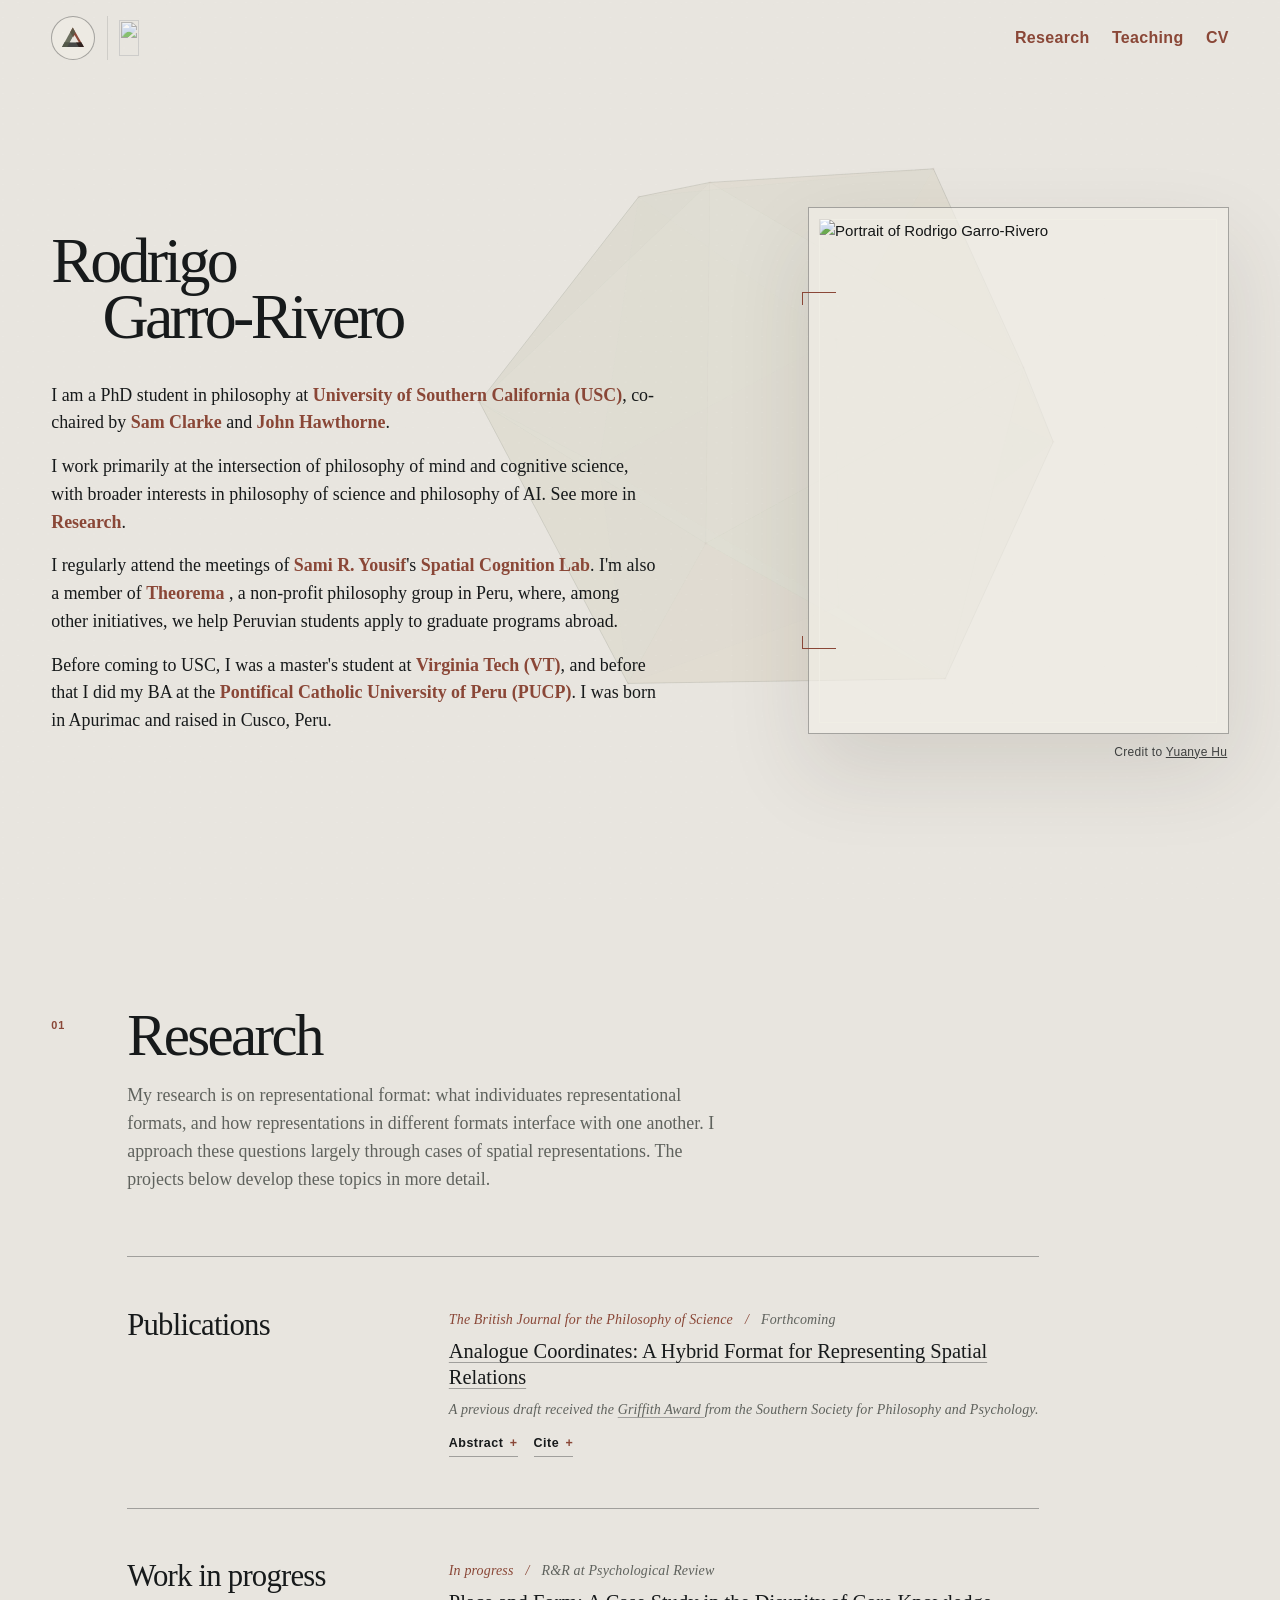
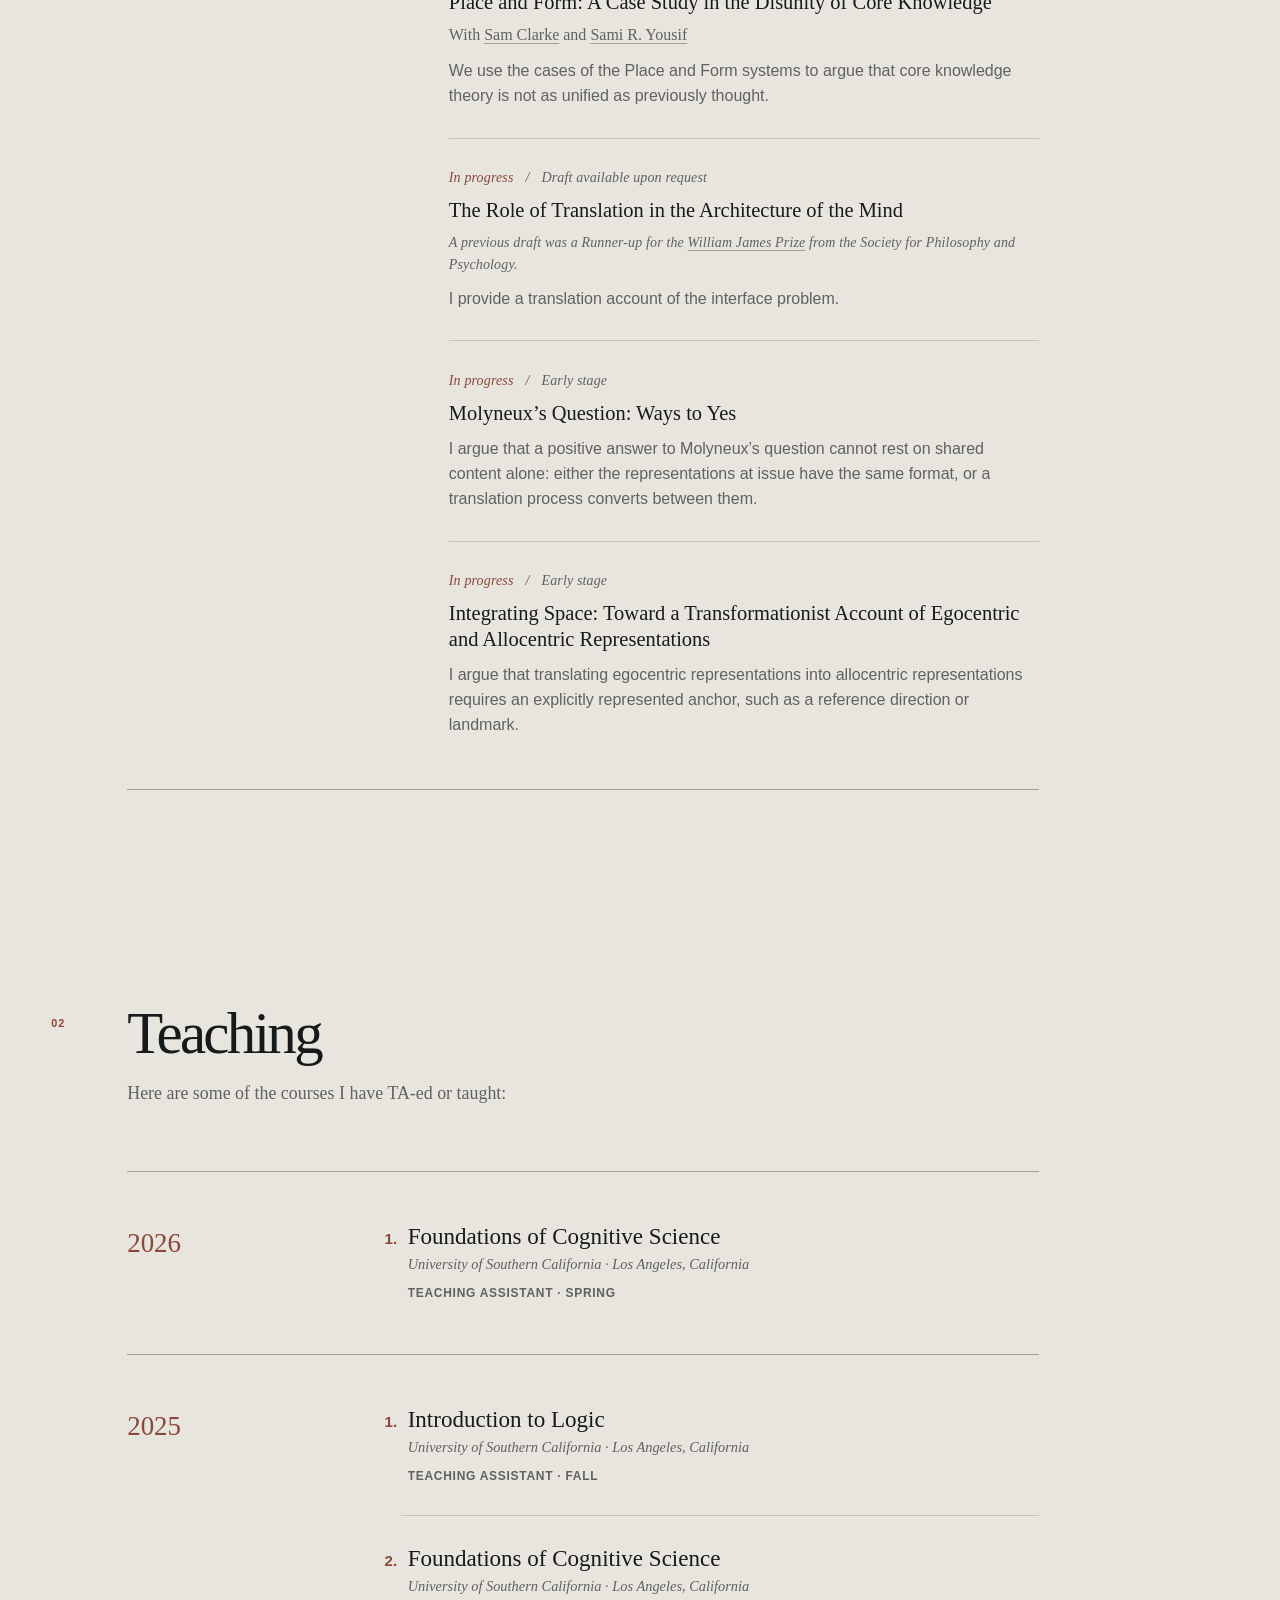
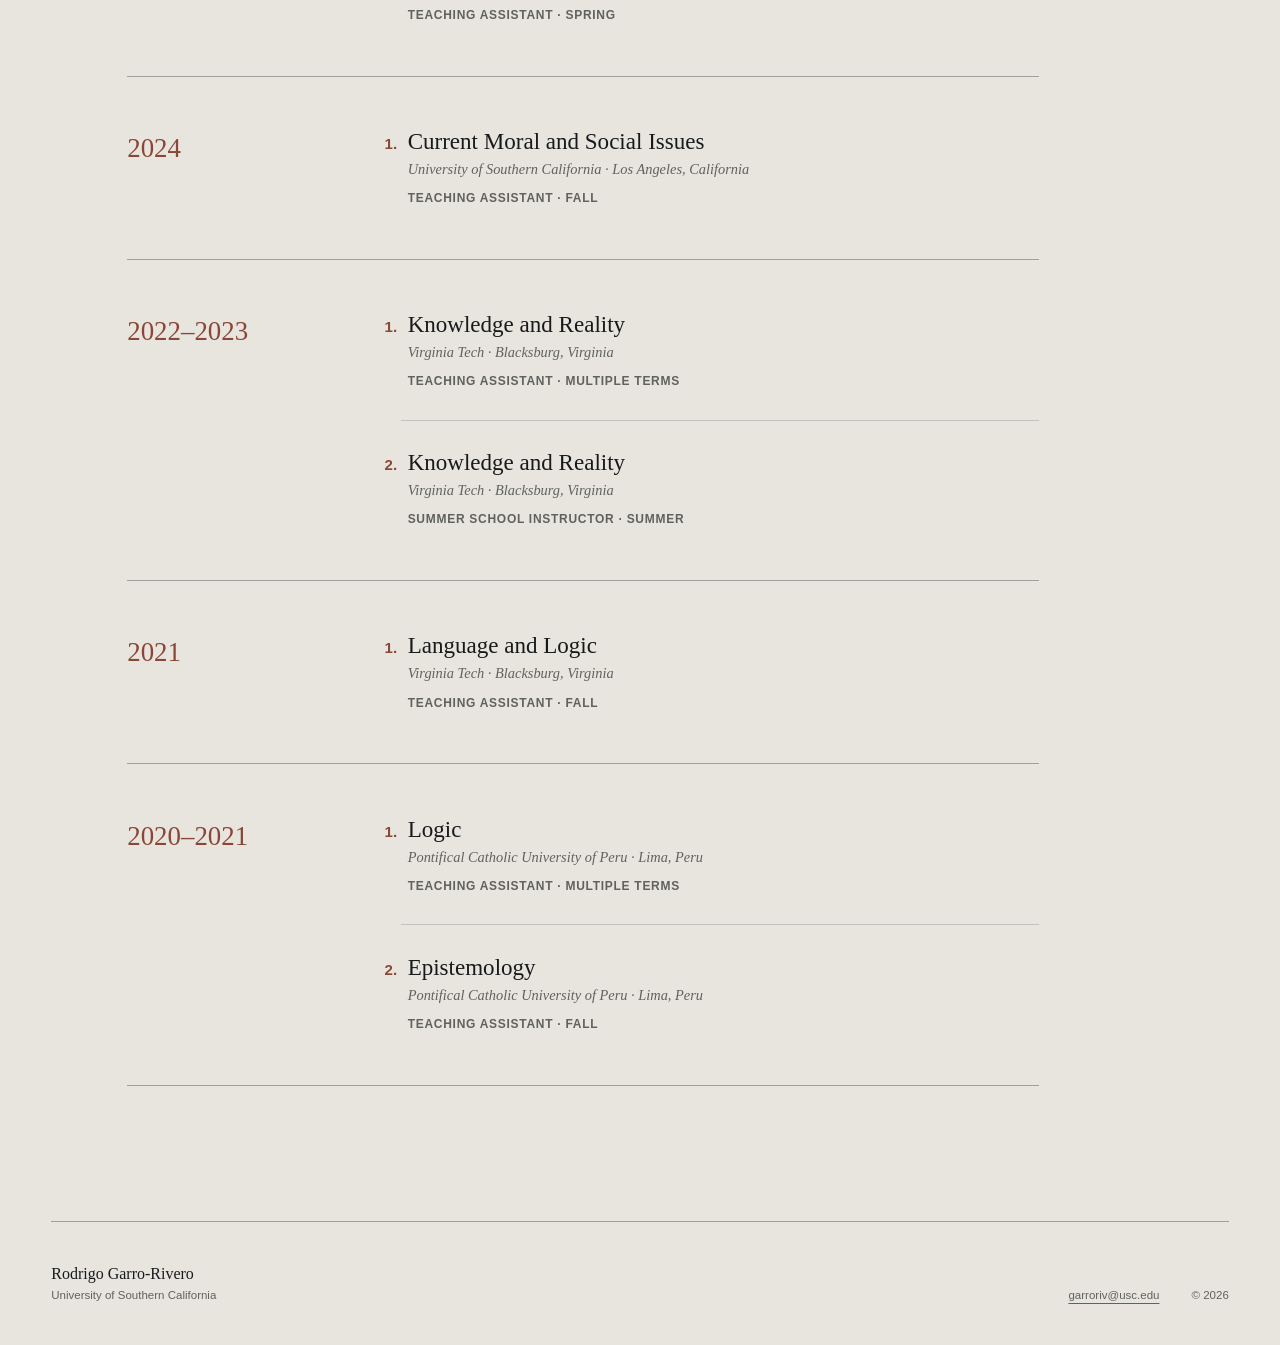
==== index.html @ 1cb8254e "Improve website search information" ====
<!doctype html>
<html lang="en">
  <head>
    <title>Rodrigo Garro-Rivero</title>
    <meta
    name="description"
    content="Rodrigo Garro-Rivero is a philosophy PhD student at USC working on philosophy of mind, 
    cognitive science, representational formats, and spatial cognition.">
    <meta charset="UTF-8">
    <meta name="viewport" content="width=device-width, initial-scale=1.0">
    <meta name="color-scheme" content="light">
    <meta
      name="description"
      content="Academic portfolio of Rodrigo Garro-Rivero."
    >
    <meta name="theme-color" content="#e8e5df">
    <meta name="robots" content="noindex, nofollow">

    <title>Rodrigo Garro-Rivero | Academic Portfolio</title>

    <link rel="stylesheet" href="styles.css?v=20260906-4">
    <script src="script.js?v=20260906-3" defer></script>
  </head>

  <body>
    <a class="skip-link" href="#main-content">Skip to main content</a>

    <canvas id="visual-canvas" aria-hidden="true"></canvas>
    <div class="paper-texture" aria-hidden="true"></div>

    <header class="site-header">
      <div class="header-inner">
        <div class="header-marks">
          <a class="site-mark" href="#top" aria-label="Rodrigo Garro-Rivero, home">
            <svg
              class="penrose-mark"
              viewBox="0 0 64 64"
              aria-hidden="true"
              focusable="false"
            >
              <path class="penrose-face penrose-face-a" d="M32 6 58 51H46L26 17Z"></path>
              <path class="penrose-face penrose-face-b" d="M58 51H7l6-11h39Z"></path>
              <path class="penrose-face penrose-face-c" d="M7 51 32 6l6 11-19 34Z"></path>
              <path class="penrose-cut" d="M26 40h20L36 23Z"></path>
            </svg>
          </a>

          <a
            class="header-philpeople-link"
            href="https://philpeople.org/profiles/rodrigo-garro-rivero"
            target="_blank"
            rel="noopener noreferrer"
            aria-label="View Rodrigo Garro-Rivero on PhilPeople"
          >
            <img
              src="assets/philpeople-logo.png"
              alt=""
              width="344"
              height="412"
            >
          </a>
        </div>
        <nav class="header-nav" aria-label="Portfolio sections">
  <a href="#research">Research</a>
  <a href="#teaching">Teaching</a>
  <a
    href="assets/cv.pdf"
    target="_blank"
    rel="noopener"
  >
    CV
  </a>
</nav>
      </div>
    </header>

    <main id="main-content">
      <section class="hero page-section" id="top">
        <div class="hero-copy">
          <h1>
            <span>Rodrigo</span>
            <span>Garro-Rivero</span>
          </h1>

          <div class="hero-description">
  <p>
    I am a PhD student in philosophy at
    <a
      href="https://dornsife.usc.edu/phil/"
      target="_blank"
      rel="noopener noreferrer"
    >
      University of Southern California (USC)</a>,
    co-chaired by
    <a
      href="https://sampclarke.net/"
      target="_blank"
      rel="noopener noreferrer"
    >
      Sam Clarke</a>
    and
    <a
      href="https://philpeople.org/profiles/john-hawthorne"
      target="_blank"
      rel="noopener noreferrer"
    >
      John Hawthorne</a>. 
  </p>
  
  <p>
    I work primarily at the intersection of philosophy of mind and
    cognitive science, with broader interests in philosophy of science and philosophy of AI. See more in <a href="#research">Research</a>.
  </p>
  <p> I regularly attend the meetings of <a
      href="https://spatialcognitionlab.org/sami/"
      target="_blank"
      rel="noopener noreferrer"
    >Sami R. Yousif</a>'s <a
      href="https://spatialcognitionlab.org/"
      target="_blank"
      rel="noopener noreferrer"
    >Spatial Cognition Lab</a>. I'm also a member of <a
      href="https://theorema.pe/"
      target="_blank"
      rel="noopener noreferrer"
    >
      Theorema
    </a>, a non-profit philosophy group in Peru, where, among other initiatives, we help Peruvian students apply to graduate programs abroad. 
  </p>

  <p>
    Before coming to USC, I was a master's student at
    <a
      href="https://liberalarts.vt.edu/departments-and-schools/department-of-philosophy.html"
      target="_blank"
      rel="noopener noreferrer"
    >
      Virginia Tech (VT)</a>,
    and before that I did my BA at the <a
      href="https://www.pucp.edu.pe/"
      target="_blank"
      rel="noopener noreferrer"
    >
      Pontifical Catholic University of
      Peru (PUCP)</a>. I was born in Apurimac and raised in Cusco, Peru.
  </p>
</div>
        </div>

        <figure class="portrait-composition">
          <div class="portrait-frame">
            <img
              class="portrait-image"
              src="assets/portrait.jpg"
              alt="Portrait of Rodrigo Garro-Rivero"
              width="1080"
              height="1616"
            >
            <span class="crop-mark crop-mark-top" aria-hidden="true"></span>
            <span class="crop-mark crop-mark-bottom" aria-hidden="true"></span>
          </div>
          <figcaption class="portrait-credit">Credit to <a
      href="https://dornsife.usc.edu/phil/profile/yuanye-hu/"
      target="_blank"
      rel="noopener noreferrer"
      >Yuanye Hu</a> </figcaption>
        </figure>
      </section>

      <section class="page-section content-section research-section" id="research">
        <header class="section-heading">
          <p class="section-number" aria-hidden="true">01</p>
          <div>
            <h2>Research</h2>
            <p>
              My research is on representational format: what individuates representational formats, 
              and how representations in different formats interface with one another. 
              I approach these questions largely through cases of spatial representations. 
              The projects below develop these topics in more detail.
            </p>
          </div>
        </header>

        <div class="research-groups">
          <section class="research-group" aria-labelledby="published-heading">
            <header>
              <h3 id="published-heading">Publications</h3>
            </header>

            <ol class="work-list">
  <li>
    <div class="work-meta">
      <span>The British Journal for the Philosophy of Science</span>
      <span>Forthcoming</span>
    </div>

    <div class="work-copy">
      <h4>
        <a
          class="publication-title"
          href="https://www.journals.uchicago.edu/doi/10.1086/743817"
          target="_blank"
          rel="noopener noreferrer"
        >
          Analogue Coordinates: A Hybrid Format for Representing Spatial Relations
        </a>
      </h4>
      <p class="publication-award">
  A previous draft received the
  <a
    href="https://southernsociety.org/GriffithAward/"
    target="_blank"
    rel="noopener noreferrer"
  >
    Griffith Award
  </a> from the Southern Society for Philosophy and Psychology.
</p>

      <div class="work-links" aria-label="Publication details">
        <details class="work-detail">
          <summary>Abstract</summary>
          <div class="work-detail-panel">
            <p>
              Cognitive scientists and philosophers regularly appeal to representational formats to explain patterns of failure and success in psychological tasks. Often, this involves them analogizing mental representations to familiar forms of artefactual representations, such as sentences, pictures, graphs, maps, and so on. In this article, I suggest that this general strategy sometimes leads researchers to mistakenly attribute irrelevant properties of artefactual representations to our mental representations. I illustrate this point using the format of visuospatial representations as a case study. Recent evidence suggests that humans encode visuospatial relations in a polar coordinate format, comprising an independent pairing of angle and distance from an anchor point. I argue, however, that these mental coordinates differ markedly from familiar mathematical coordinates by comprising analogue rather than digital constituents. The result is a distinctive hybrid representational format that problematizes familiar ways of categorizing mental representations and illustrates how mental representations often contain overlooked combinations of properties.
            </p>
          </div>
        </details>

        <details class="work-detail">
          <summary>Cite</summary>
          <div class="work-detail-panel">
            <p class="citation-text">
  Garro-Rivero, R. (in press). Analogue coordinates: A hybrid format for
  representing spatial relations.
  <em>The British Journal for the Philosophy of Science</em>.
  https://doi.org/10.1086/743817
</p>
          </div>
        </details>
      </div>
    </div>
  </li>
</ol>
          </section>
          <section class="research-group" aria-labelledby="progress-heading">
            <header>
              <h3 id="progress-heading">Work in progress</h3>
            </header>

            <ol class="work-list">
  <li>
    <div class="work-meta">
      <span>In progress</span>
      <span>R&R at Psychological Review</span>
    </div>

    <div class="work-copy">
      <h4>
        Place and Form: A Case Study in the Disunity of Core Knowledge
      </h4>

      <p class="work-collaborators">
        With
        <a
          href="https://sampclarke.net/"
          target="_blank"
          rel="noopener noreferrer"
        >Sam Clarke</a>
        and
        <a
          href="https://spatialcognitionlab.org/sami/"
          target="_blank"
          rel="noopener noreferrer"
        >Sami R. Yousif</a>
      </p>

      <p class="work-description">
        We use the cases of the Place and Form systems to argue that core
        knowledge theory is not as unified as previously thought.
      </p>
    </div>
  </li>

  <li>
    <div class="work-meta">
      <span>In progress</span>
      <span>Draft available upon request</span>
    </div>

    <div class="work-copy">
      <h4>The Role of Translation in the Architecture of the Mind</h4>
      <p class="publication-award">
  A previous draft was a Runner-up for the
  <a
    href="https://www.socphilpsych.org/prizes.html"
    target="_blank"
    rel="noopener noreferrer"
  >
     William James Prize</a> from the Society for Philosophy and Psychology.
</p>
      <p class="work-description">
        I provide a translation account of the interface problem.
      </p>
    </div>
  </li>

  <li>
    <div class="work-meta">
      <span>In progress</span>
      <span>Early stage</span>
    </div>

    <div class="work-copy">
      <h4>Molyneux’s Question: Ways to Yes</h4>
      <p class="work-description">
        I argue that a positive answer to Molyneux’s question cannot rest on
        shared content alone: either the representations at issue have the same
        format, or a translation process converts between them.
      </p>
    </div>
  </li>

  <li>
    <div class="work-meta">
      <span>In progress</span>
      <span>Early stage</span>
    </div>

    <div class="work-copy">
      <h4>
        Integrating Space: Toward a Transformationist Account of Egocentric
        and Allocentric Representations
      </h4>
      <p class="work-description">
        I argue that translating egocentric representations into allocentric
        representations requires an explicitly represented anchor, such as a
        reference direction or landmark.
      </p>
    </div>
  </li>
</ol>
            
          </section>
        </div>
      </section>

      <section class="page-section content-section teaching-section" id="teaching">
        <header class="section-heading">
          <p class="section-number" aria-hidden="true">02</p>
          <div>
            <h2>Teaching</h2>
            <p>
              Here are some of the courses I have TA-ed or taught: 
            </p>
          </div>
        </header>
        <div class="teaching-years">
  <section class="teaching-year-group" aria-labelledby="year-2026">
    <h3 id="year-2026">2026</h3>

    <ol class="course-list">
      <li class="course-entry">
        <h4>Foundations of Cognitive Science</h4>
        <p class="course-institution">
          <em>University of Southern California · Los Angeles, California</em>
        </p>
        <p class="course-role-cycle">Teaching Assistant · Spring</p>
      </li>
    </ol>
  </section>

  <section class="teaching-year-group" aria-labelledby="year-2025">
    <h3 id="year-2025">2025</h3>

    <ol class="course-list">
      <li class="course-entry">
        <h4>Introduction to Logic</h4>
        <p class="course-institution">
          <em>University of Southern California · Los Angeles, California</em>
        </p>
        <p class="course-role-cycle">Teaching Assistant · Fall</p>
      </li>

      <li class="course-entry">
        <h4>Foundations of Cognitive Science</h4>
        <p class="course-institution">
          <em>University of Southern California · Los Angeles, California</em>
        </p>
        <p class="course-role-cycle">Teaching Assistant · Spring</p>
      </li>
    </ol>
  </section>

  <section class="teaching-year-group" aria-labelledby="year-2024">
    <h3 id="year-2024">2024</h3>

    <ol class="course-list">
      <li class="course-entry">
        <h4>Current Moral and Social Issues</h4>
        <p class="course-institution">
          <em>University of Southern California · Los Angeles, California</em>
        </p>
        <p class="course-role-cycle">Teaching Assistant · Fall</p>
      </li>
    </ol>
  </section>

  <section class="teaching-year-group" aria-labelledby="year-2022-2023">
    <h3 id="year-2022-2023">2022–2023</h3>

    <ol class="course-list">
      <li class="course-entry">
        <h4>Knowledge and Reality</h4>
        <p class="course-institution">
          <em>Virginia Tech · Blacksburg, Virginia</em>
        </p>
        <p class="course-role-cycle">Teaching Assistant · Multiple terms</p>
      </li>

      <li class="course-entry">
        <h4>Knowledge and Reality</h4>
        <p class="course-institution">
          <em>Virginia Tech · Blacksburg, Virginia</em>
        </p>
        <p class="course-role-cycle">Summer School Instructor · Summer</p>
      </li>
    </ol>
  </section>

  <section class="teaching-year-group" aria-labelledby="year-2021">
    <h3 id="year-2021">2021</h3>

    <ol class="course-list">
      <li class="course-entry">
        <h4>Language and Logic</h4>
        <p class="course-institution">
          <em>Virginia Tech · Blacksburg, Virginia</em>
        </p>
        <p class="course-role-cycle">Teaching Assistant · Fall</p>
      </li>
    </ol>
  </section>

  <section class="teaching-year-group" aria-labelledby="year-2020-2021">
    <h3 id="year-2020-2021">2020–2021</h3>

    <ol class="course-list">
      <li class="course-entry">
        <h4>Logic</h4>
        <p class="course-institution">
          <em>Pontifical Catholic University of Peru · Lima, Peru</em>
        </p>
        <p class="course-role-cycle">Teaching Assistant · Multiple terms</p>
      </li>

      <li class="course-entry">
        <h4>Epistemology</h4>
        <p class="course-institution">
          <em>Pontifical Catholic University of Peru · Lima, Peru</em>
        </p>
        <p class="course-role-cycle">Teaching Assistant · Fall</p>
      </li>
    </ol>
  </section>
</div>  
      </section>
    </main>

    <footer class="site-footer">
      <div>
        <p>Rodrigo Garro-Rivero</p>
        <p>University of Southern California</p>
      </div>
      <a href="mailto:garroriv@usc.edu">garroriv@usc.edu</a>
      <p>© 2026</p>
    </footer>
  </body>
</html>
---- styles.css ----
:root {
  color-scheme: only light;
  --paper: #e8e5df;
  --paper-raised: rgba(248, 246, 240, 0.86);
  --ink: #171a1b;
  --muted-ink: #5f625d;
  --line: rgba(23, 26, 27, 0.17);
  --line-strong: rgba(23, 26, 27, 0.34);
  --sage: #737863;
  --sage-dark: #555b49;
  --oxide: #8a4737;
  --serif: "Iowan Old Style", "Palatino Linotype", Palatino, Georgia, serif;
  --sans: Inter, ui-sans-serif, -apple-system, BlinkMacSystemFont, "Segoe UI", sans-serif;
  --content-width: 1240px;
  --gutter: clamp(1.25rem, 4vw, 4.5rem);
  --header-height: 4.8rem;
}

*,
*::before,
*::after {
  box-sizing: border-box;
}

html {
  background-color: var(--paper);
  scroll-behavior: smooth;
  scroll-padding-top: calc(var(--header-height) + 1rem);
}

body {
  min-width: 320px;
  margin: 0;
  overflow-x: hidden;
  color: var(--ink);
  background: var(--paper);
  font-family: var(--sans);
  font-size: 0.94rem;
  line-height: 1.55;
  text-rendering: optimizeLegibility;
}

::selection {
  color: var(--paper);
  background: var(--oxide);
}

a {
  color: inherit;
}

img {
  display: block;
  max-width: 100%;
}

:focus-visible {
  outline: 2px solid var(--oxide);
  outline-offset: 5px;
}

.skip-link {
  position: fixed;
  z-index: 100;
  top: 0.75rem;
  left: 0.75rem;
  padding: 0.75rem 1rem;
  color: var(--paper);
  background: var(--ink);
  font-size: 0.82rem;
  font-weight: 700;
  transform: translateY(-160%);
  transition: transform 160ms ease;
}

.skip-link:focus {
  transform: translateY(0);
}

#visual-canvas,
.paper-texture {
  position: fixed;
  z-index: 0;
  inset: 0;
  width: 100%;
  height: 100%;
  pointer-events: none;
}

.paper-texture {
  opacity: 0.3;
  background-image:
    radial-gradient(circle at 18% 16%, rgba(255, 255, 255, 0.62) 0 0.05rem, transparent 0.06rem),
    radial-gradient(circle at 72% 78%, rgba(23, 26, 27, 0.12) 0 0.035rem, transparent 0.05rem);
  background-position: 0 0, 0.4rem 0.55rem;
  background-size: 0.95rem 0.95rem, 1.15rem 1.15rem;
  mix-blend-mode: soft-light;
}

.site-header,
main,
.site-footer {
  position: relative;
  z-index: 2;
}

.site-header {
  position: fixed;
  z-index: 20;
  top: 0;
  left: 0;
  width: 100%;
  border-bottom: 1px solid transparent;
  transition:
    background-color 220ms ease,
    border-color 220ms ease;
}

.site-header.is-scrolled {
  border-color: var(--line);
  background: #f1eee6d6;
  backdrop-filter: blur(16px) saturate(120%);
}

.header-inner {
  display: flex;
  align-items: center;
  width: min(calc(100% - (2 * var(--gutter))), var(--content-width));
  min-height: var(--header-height);
  margin-inline: auto;
  justify-content: space-between;
  gap: 1rem;
}

.header-marks {
  display: flex;
  align-items: center;
  gap: 0.72rem;
}

.site-mark {
  display: grid;
  width: 2.75rem;
  height: 2.75rem;
  place-items: center;
  border: 1px solid var(--line-strong);
  border-radius: 50%;
  background: rgba(241, 238, 230, 0.58);
  text-decoration: none;
  transition:
    border-color 180ms ease,
    background-color 180ms ease,
    transform 180ms ease;
}

.site-mark:hover {
  border-color: var(--oxide);
  background: var(--paper-raised);
  transform: rotate(-3deg);
}

.penrose-mark {
  width: 1.72rem;
  height: 1.72rem;
  overflow: visible;
}

.penrose-face-a {
  fill: var(--oxide);
}

.penrose-face-b {
  fill: var(--ink);
  opacity: 0.78;
}

.penrose-face-c {
  fill: var(--sage-dark);
  opacity: 0.86;
}

.penrose-cut {
  fill: var(--paper);
}

.header-philpeople-link {
  display: grid;
  height: 2.75rem;
  padding-left: 0.72rem;
  border-left: 1px solid var(--line);
  place-items: center;
  opacity: 0.68;
  transition:
    opacity 180ms ease,
    transform 180ms ease;
}

.header-philpeople-link:hover {
  opacity: 1;
  transform: translateY(-1px);
}

.header-philpeople-link img {
  width: auto;
  height: 2.25rem;
}

.page-section {
  width: min(calc(100% - (2 * var(--gutter))), var(--content-width));
  margin-inline: auto;
}

.hero {
  display: grid;
  min-height: 100svh;
  padding-top: calc(var(--header-height) + clamp(2.25rem, 6vh, 5rem));
  padding-bottom: clamp(3.5rem, 7vh, 6rem);
  grid-template-columns: minmax(0, 1.14fr) minmax(20rem, 0.72fr);
  align-items: center;
  gap: clamp(2rem, 7vw, 7rem);
}

.hero-copy {
  max-width: 48rem;
}

.eyebrow {
  margin: 0 0 1.15rem;
  color: var(--oxide);
  font-size: 0.7rem;
  font-weight: 750;
  letter-spacing: 0.17em;
  text-transform: uppercase;
}

.hero h1 {
  margin: 0;
  font-family: var(--serif);
  font-size: clamp(3.25rem, 6.6vw, 6.35rem);
  font-weight: 400;
  letter-spacing: -0.058em;
  line-height: 0.88;
}

.hero h1 span {
  display: block;
  white-space: nowrap;
}

.hero h1 span:last-child {
  margin-left: clamp(0.75rem, 4vw, 3.5rem);
  color: var(--sage-dark);
  font-style: italic;
}

.hero-description {
  max-width: 38rem;
  margin: clamp(1.8rem, 4vh, 3rem) 0 0;
  font-family: var(--serif);
  font-size: clamp(1.1rem, 1.4vw, 1.2rem);
  line-height: 1.55;
}

.hero-description p {
  margin: 0;
}

.hero-description p + p {
  margin-top: 1rem;
}

.hero-description a {
  color: var(--oxide);
  font-weight: 600;
  text-decoration: none;
  text-decoration-thickness: 1px;
  text-underline-offset: 0.2em;
  transition: color 180ms ease;
}

.hero-description a:hover {
  color: var(--ink);
}

.hero-actions {
  display: flex;
  width: fit-content;
  max-width: 100%;
  margin-top: clamp(1.75rem, 4vh, 2.75rem);
  flex-wrap: wrap;
  gap: 0.6rem;
}

.hero-actions a {
  display: inline-flex;
  min-height: 0;
  padding: 0.68rem 0.88rem;
  border: 1px solid var(--line-strong);
  background: rgba(241, 238, 230, 0.62);
  align-items: center;
  gap: 0.65rem;
  text-decoration: none;
  transition:
    color 180ms ease,
    background-color 180ms ease,
    border-color 180ms ease;
}

.hero-actions a + a {
  border-left: 1px solid var(--line-strong);
}

.hero-actions a > span:last-child {
  color: var(--oxide);
  font-size: 0.82rem;
  line-height: 1;
  transition: transform 180ms ease;
}

.hero-actions strong {
  font-family: var(--sans);
  font-size: 0.82rem;
  font-weight: 650;
  letter-spacing: 0.015em;
}

.hero-actions a:hover {
  color: var(--paper);
  border-color: var(--ink);
  background: var(--ink);
}

.hero-actions a:hover > span:last-child {
  color: currentColor;
  transform: translate(0.15rem, 0.15rem);
}

.portrait-composition {
  width: min(100%, 29rem);
  margin: 0;
  justify-self: end;
}

.portrait-credit {
  margin: 0.6rem 0.1rem 0;
  color: var(--ink);
  font-family: var(--sans);
  font-size: 0.75rem;
  letter-spacing: 0.025em;
  line-height: 1.4;
  text-align: right;
  opacity: 0.8;
}

.portrait-frame {
  position: relative;
  aspect-ratio: 4 / 5;
  padding: 0.65rem;
  border: 1px solid var(--line-strong);
  background: rgba(241, 238, 230, 0.68);
  box-shadow: 0 2.3rem 5rem rgba(57, 48, 39, 0.12);
}

.portrait-frame::after {
  position: absolute;
  inset: 0.65rem;
  border: 1px solid rgba(241, 238, 230, 0.7);
  content: "";
  pointer-events: none;
}

.portrait-image {
  width: 100%;
  height: 100%;
  object-fit: cover;
  object-position: 50% 46%;
  filter: saturate(0.77) contrast(1.04) sepia(0.06);
  image-orientation: from-image;
}

.crop-mark {
  position: absolute;
  z-index: 2;
  left: -0.42rem;
  width: 2.15rem;
  height: 1px;
  background: var(--oxide);
}

.crop-mark::after {
  position: absolute;
  left: 0;
  width: 1px;
  height: 0.8rem;
  background: var(--oxide);
  content: "";
}

.crop-mark-top {
  top: 16%;
}

.crop-mark-top::after {
  top: 0;
}

.crop-mark-bottom {
  bottom: 16%;
}

.crop-mark-bottom::after {
  bottom: 0;
}

.content-section {
  padding-block: clamp(6.5rem, 12vh, 9rem);
}

.section-heading {
  display: grid;
  width: min(100%, 49rem);
  margin-bottom: clamp(3rem, 7vh, 5rem);
  grid-template-columns: 3.5rem 1fr;
  gap: 1.25rem;
}

.section-number {
  margin: 0.55rem 0 0;
  color: var(--oxide);
  font-size: 0.68rem;
  font-weight: 750;
  letter-spacing: 0.1em;
}

.section-heading h2 {
  margin: 0;
  font-family: var(--serif);
  font-size: clamp(2.5rem, 4.6vw, 4.4rem);
  font-weight: 400;
  letter-spacing: -0.045em;
  line-height: 0.95;
}

.section-heading div > p {
  max-width: 38rem;
  margin: 1.15rem 0 0;
  color: var(--muted-ink);
  font-family: var(--serif);
  font-size: clamp(1rem, 1.4vw, 1.16rem);
}

.research-groups {
  width: min(100%, 57rem);
  margin-left: 4.75rem;
  border-top: 1px solid var(--line-strong);
}

.research-group {
  display: grid;
  padding-block: clamp(2rem, 4vw, 3.25rem);
  border-bottom: 1px solid var(--line-strong);
  grid-template-columns: minmax(10rem, 0.72fr) minmax(0, 1.65fr);
  gap: clamp(1.5rem, 5vw, 4rem);
}

.research-group h3 {
  margin: 0;
  color: var(--ink);
  font-family: var(--serif);
  font-size: clamp(1.5rem, 2.4vw, 2.15rem);
  font-weight: 400;
  letter-spacing: -0.025em;
  line-height: 1.08;
}

.research-group h3 {
  margin: 0;
  font-family: var(--serif);
  font-size: clamp(1.5rem, 2.4vw, 2.15rem);
  font-weight: 400;
  letter-spacing: -0.025em;
  line-height: 1.08;
}

.work-list {
  margin: 0;
  padding: 0;
  list-style: none;
}

.work-list > li + li {
  margin-top: 1.8rem;
  padding-top: 1.8rem;
  border-top: 1px solid var(--line);
}

.work-meta {
  display: flex;
  margin-bottom: 0.55rem;
  color: var(--muted-ink);
  font-family: var(--serif);
  font-size: 0.875rem;
  font-style: italic;
  font-weight: 400;
  letter-spacing: 0.01em;
  text-transform: none;
  gap: 0.75rem;
}

.work-meta span + span::before {
  margin-right: 0.75rem;
  color: var(--oxide);
  content: "/";
}

.work-copy h4 {
  margin: 0;
  font-family: var(--serif);
  font-size: clamp(1.12rem, 1.6vw, 1.38rem);
  font-weight: 500;
  line-height: 1.25;
}

.work-copy > p {
  margin: 0.45rem 0 0;
  color: var(--muted-ink);
  font-size: 1rem;
}

.publication-title {
  color: inherit;
  text-decoration-color: var(--line-strong);
  text-decoration-thickness: 1px;
  text-underline-offset: 0.2em;
}

.publication-title:hover {
  color: var(--oxide);
}

.work-links {
  display: flex;
  flex-wrap: wrap;
  align-items: flex-start;
  margin-top: 0.85rem;
  gap: 1rem;
}

.work-detail {
  min-width: 0;
}

.work-detail[open] {
  flex-basis: 100%;
}

.work-detail summary {
  width: fit-content;
  padding-bottom: 0.12rem;
  border-bottom: 1px solid var(--line-strong);
  cursor: pointer;
  font-size: 0.78rem;
  font-weight: 700;
  letter-spacing: 0.04em;
  list-style: none;
}

.work-detail summary::-webkit-details-marker {
  display: none;
}

.work-detail summary::after {
  margin-left: 0.4rem;
  color: var(--oxide);
  content: "+";
}

.work-detail[open] summary::after {
  content: "−";
}

.work-detail-panel {
  max-width: 42rem;
  margin-top: 0.8rem;
  padding: 1rem 1.1rem;
  border-left: 2px solid var(--oxide);
  background: var(--paper-raised);
}

.work-detail-panel p {
  margin: 0;
  color: var(--muted-ink);
  font-size: 0.88rem;
  line-height: 1.6;
}

.citation-text {
  user-select: text;
}

.teaching-section {
  padding-bottom: clamp(7rem, 15vh, 11rem);
}

.teaching-grid {
  display: grid;
  width: min(100%, 58rem);
  margin-left: 4.75rem;
  grid-template-columns: repeat(2, minmax(0, 1fr));
  gap: 1rem;
}

.teaching-card {
  min-height: 20rem;
  padding: clamp(1.5rem, 3vw, 2.35rem);
  border: 1px solid var(--line-strong);
  background: var(--paper-raised);
  backdrop-filter: blur(10px);
}

.card-index {
  margin: 0 0 clamp(2.75rem, 5vw, 4.5rem);
  color: var(--oxide);
  font-size: 0.65rem;
  font-weight: 750;
  letter-spacing: 0.1em;
}

.teaching-card h3 {
  margin: 0;
  font-family: var(--serif);
  font-size: clamp(1.35rem, 2.2vw, 1.9rem);
  font-weight: 400;
  letter-spacing: -0.025em;
  line-height: 1.1;
}

.course-role {
  margin: 0.65rem 0 1.25rem;
  color: var(--oxide);
  font-size: 0.68rem;
  font-weight: 700;
  letter-spacing: 0.05em;
  text-transform: uppercase;
}

.teaching-card > p:not(.card-index, .course-role) {
  margin: 0;
  color: var(--muted-ink);
  font-size: 0.86rem;
}

.teaching-card ul {
  margin: 1.5rem 0 0;
  padding: 1.1rem 0 0 1rem;
  border-top: 1px solid var(--line);
  font-size: 0.78rem;
}

.teaching-card li + li {
  margin-top: 0.3rem;
}

.teaching-card-wide {
  min-height: auto;
  grid-column: 1 / -1;
}

.teaching-card-wide .card-index {
  margin-bottom: 2rem;
}

.teaching-interests {
  display: flex;
  flex-wrap: wrap;
  margin-top: 1.5rem;
  gap: 0.55rem;
}

.teaching-interests span {
  padding: 0.48rem 0.72rem;
  border: 1px solid var(--line-strong);
  border-radius: 99rem;
  background: rgba(241, 238, 230, 0.62);
  font-size: 0.72rem;
}

.site-footer {
  display: grid;
  width: min(calc(100% - (2 * var(--gutter))), var(--content-width));
  margin-inline: auto;
  padding-block: 2.5rem;
  border-top: 1px solid var(--line-strong);
  color: var(--muted-ink);
  grid-template-columns: 1fr auto auto;
  align-items: end;
  gap: 2rem;
  font-size: 0.72rem;
}

.site-footer p {
  margin: 0;
}

.site-footer div p:first-child {
  color: var(--ink);
  font-family: var(--serif);
  font-size: 1rem;
}

.site-footer a {
  text-underline-offset: 0.22rem;
}

@media (max-width: 980px) {
  .hero {
    grid-template-columns: minmax(0, 1fr) minmax(17rem, 0.72fr);
    gap: clamp(1.5rem, 5vw, 4rem);
  }

  .hero h1 {
    font-size: clamp(3rem, 7vw, 5rem);
  }

}

@media (max-width: 760px) {
  :root {
    --header-height: 4.25rem;
  }

  body {
    font-size: 1rem;
  }

  .site-header.is-scrolled {
    background: rgba(232, 229, 223, 0.96);
    backdrop-filter: none;
  }

  .paper-texture {
    opacity: 0.16;
    mix-blend-mode: normal;
  }

  #visual-canvas {
    opacity: 0.68;
  }

  .hero {
    min-height: auto;
    padding-top: calc(var(--header-height) + 3.25rem);
    padding-bottom: 5rem;
    grid-template-columns: 1fr;
    gap: 2.25rem;
  }

  .hero-copy {
    display: contents;
  }

  .hero h1 {
    order: 1;
    font-size: clamp(3rem, 14vw, 5rem);
    letter-spacing: -0.045em;
    line-height: 0.98;
  }

  .hero h1 span:last-child {
    margin-left: 0.35rem;
  }

  .hero-description {
    order: 3;
    margin-top: 0.35rem;
    font-size: 1rem;
    line-height: 1.62;
  }

  .hero-description p + p {
    margin-top: 1.15rem;
  }

  .portrait-composition {
    order: 2;
    width: min(84%, 21rem);
    margin-top: 0;
    justify-self: center;
  }

  .hero-actions {
    width: 100%;
  }

  .hero-actions a {
    flex: 1 1 8rem;
    justify-content: center;
  }

  .content-section {
    padding-block: 6rem;
  }

  .section-heading {
    grid-template-columns: 2rem 1fr;
    gap: 0.75rem;
  }

  .research-groups,
  .teaching-grid {
    width: 100%;
    margin-left: 0;
  }

  .research-group {
    grid-template-columns: 1fr;
    gap: 1.5rem;
  }

  .teaching-grid {
    grid-template-columns: 1fr;
  }

  .teaching-card-wide {
    grid-column: auto;
  }

  .site-footer {
    grid-template-columns: 1fr;
    align-items: start;
    gap: 0.75rem;
  }
}

@media (prefers-reduced-motion: reduce) {
  html {
    scroll-behavior: auto;
  }

  *,
  *::before,
  *::after {
    scroll-behavior: auto !important;
    transition-duration: 0.01ms !important;
  }
}

@media print {
  #visual-canvas,
  .paper-texture,
  .site-header,
  .skip-link {
    display: none;
  }

  body {
    color: #000;
    background: #fff;
  }

  .hero {
    min-height: auto;
  }

  .content-section {
    padding-block: 3rem;
  }
}
.teaching-years {
  width: min(100%, 57rem);
  margin-left: 4.75rem;
  border-top: 1px solid var(--line-strong);
}

.teaching-year-group {
  display: grid;
  padding-block: clamp(2rem, 4vw, 3.25rem);
  border-bottom: 1px solid var(--line-strong);
  grid-template-columns: minmax(7rem, 0.52fr) minmax(0, 1.85fr);
  gap: clamp(1.5rem, 5vw, 4rem);
}

.teaching-year-group > h3 {
  margin: 0;
  color: var(--oxide);
  font-family: var(--serif);
  font-size: clamp(1.3rem, 2.1vw, 1.75rem);
  font-weight: 400;
}

.course-list {
  margin: 0;
  padding-left: 1.5rem;
}

.course-entry {
  padding-left: 0.4rem;
}

.course-entry + .course-entry {
  margin-top: 1.8rem;
  padding-top: 1.8rem;
  border-top: 1px solid var(--line);
}

.course-entry::marker {
  color: var(--oxide);
  font-weight: 700;
}

.course-entry h4 {
  margin: 0;
  font-family: var(--serif);
  font-size: clamp(1.2rem, 1.8vw, 1.55rem);
  font-weight: 500;
  line-height: 1.2;
}

.course-institution {
  margin: 0.15rem 0 0;
  color: var(--muted-ink);
  font-family: var(--serif);
  font-size: 0.9rem;
}

.course-role-cycle {
  margin: 0.55rem 0 0;
  color: var(--muted-ink);
  font-size: 0.75rem;
  font-weight: 700;
  letter-spacing: 0.06em;
  text-transform: uppercase;
}

@media (max-width: 760px) {
  .teaching-years {
    width: 100%;
    margin-left: 0;
  }

  .teaching-year-group {
    grid-template-columns: 1fr;
    gap: 1.25rem;
  }
}

.work-meta span:first-child {
  color: var(--oxide);
}
.work-collaborators {
  font-family: var(--serif);
}

.work-collaborators a {
  text-decoration-color: var(--line-strong);
  text-underline-offset: 0.18em;
}

.work-collaborators a:hover {
  color: var(--oxide);
}

.work-copy > .work-description {
  margin-top: 0.7rem;
}
.hero h1 {
  color: var(--ink);
  font-family: var(--serif);
  font-size: clamp(2.7rem, 5vw, 4.8rem);
  font-style: normal;
  font-weight: 400;
}

.hero h1 span,
.hero h1 span:last-child {
  color: inherit;
  font-family: inherit;
  font-style: normal;
  font-weight: inherit;
}

@media (max-width: 760px) {
  .hero h1 {
    font-size: clamp(2.5rem, 11vw, 4rem);
  }
}

.header-nav {
  display: flex;
  margin-left: auto;
  align-items: center;
  gap: 1.4rem;
}

.header-nav a {
  position: relative;
  padding: 0.75rem 0;
  color: var(--oxide);
  font-size: 1rem;
  font-weight: 650;
  letter-spacing: 0.02em;
  text-decoration: none;
}

.header-nav a::after {
  position: absolute;
  right: 0;
  bottom: 0.5rem;
  left: 0;
  height: 1px;
  background: var(--oxide);
  content: "";
  transform: scaleX(0);
  transform-origin: left;
  transition: transform 180ms ease;
}

.header-nav a:hover::after,
.header-nav a:focus-visible::after {
  transform: scaleX(1);
}

@media (max-width: 560px) {
  .header-inner {
    gap: 0.7rem;
  }

  .header-marks {
    gap: 0.45rem;
  }

  .site-mark {
    width: 2.35rem;
    height: 2.35rem;
  }

  .penrose-mark {
    width: 1.45rem;
    height: 1.45rem;
  }

  .header-philpeople-link {
    height: 2.35rem;
    padding-left: 0.5rem;
  }

  .header-philpeople-link img {
    height: 1.85rem;
  }

  .header-nav {
    gap: 0.65rem;
  }

  .header-nav a {
    font-size: 0.7rem;
    letter-spacing: 0;
    white-space: nowrap;
  }
}
.work-copy > .publication-award {
  margin-top: 0.55rem;
  color: var(--muted-ink);
  font-family: var(--serif);
  font-size: 0.875rem;
  font-style: italic;
  letter-spacing: 0.01em;
}

.publication-award a {
  color: inherit;
  text-decoration-color: var(--line-strong);
  text-underline-offset: 0.18em;
}

.publication-award a:hover {
  color: var(--oxide);
}
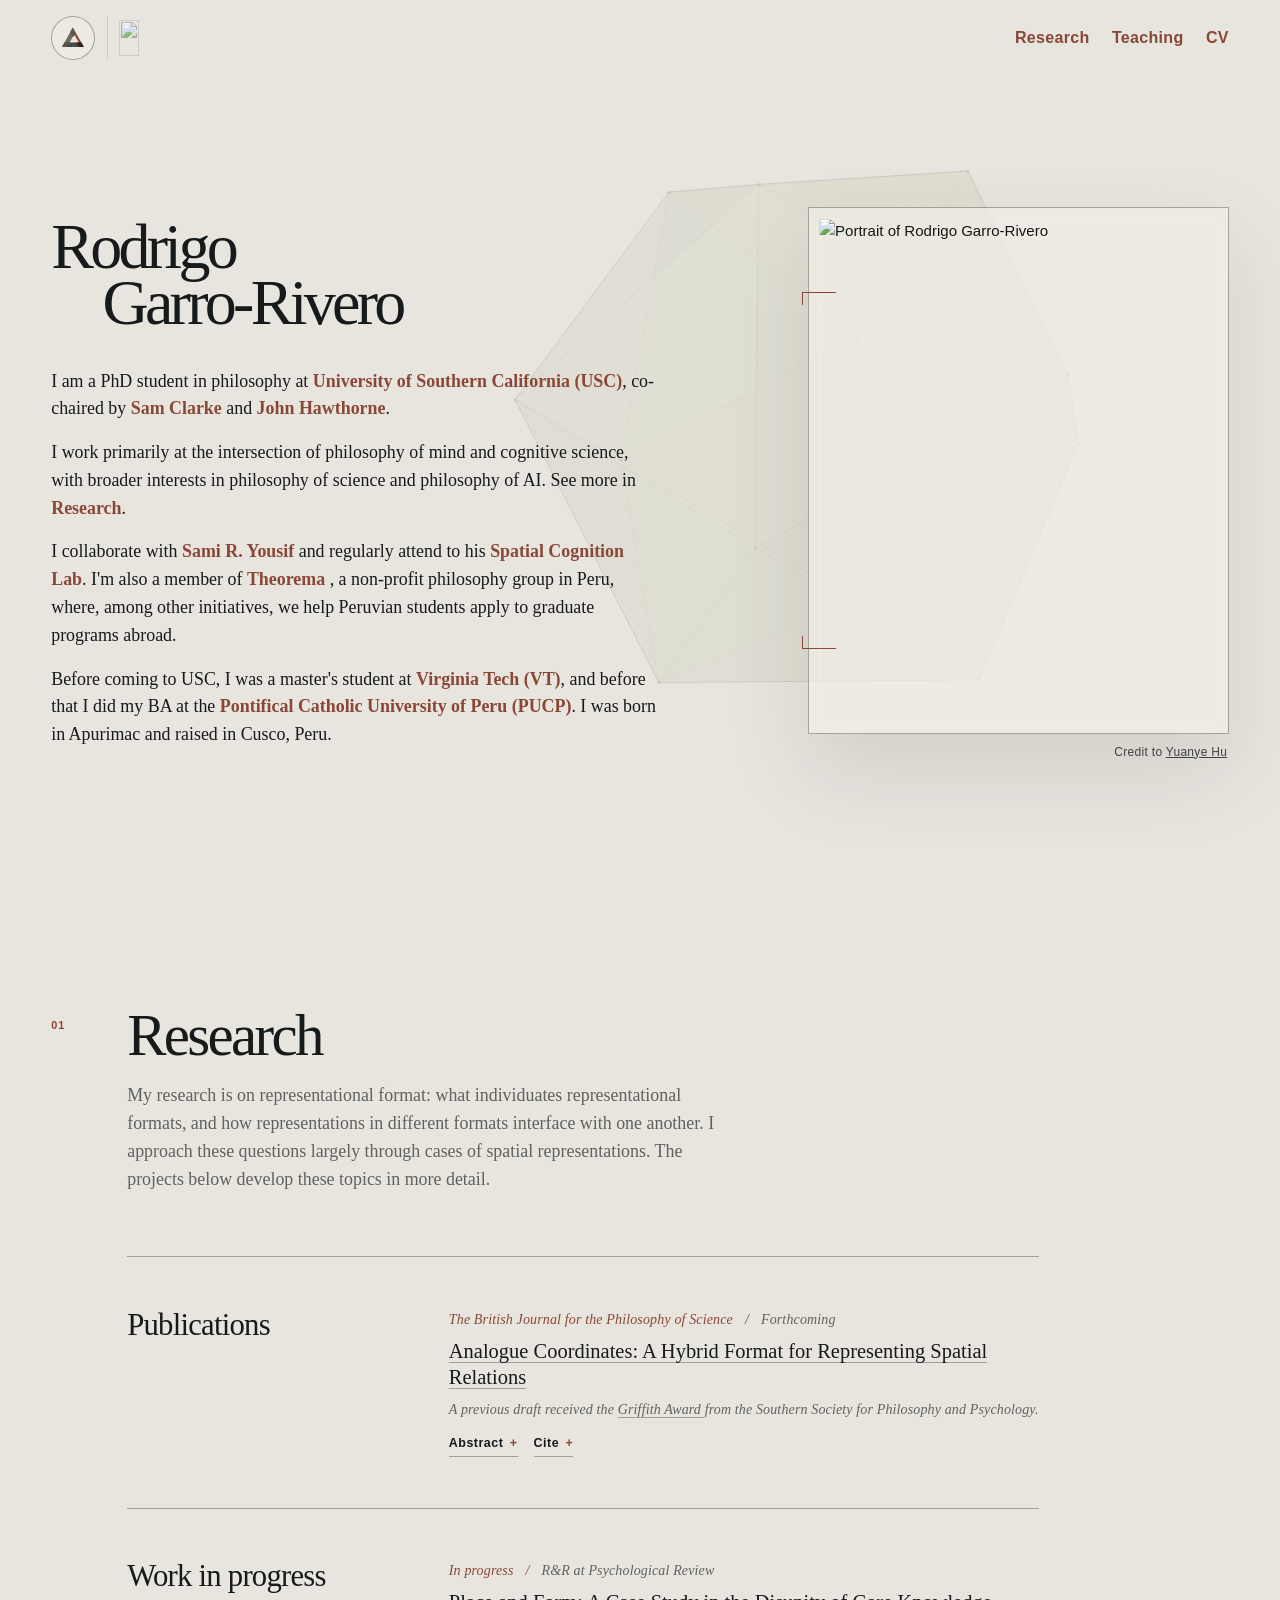
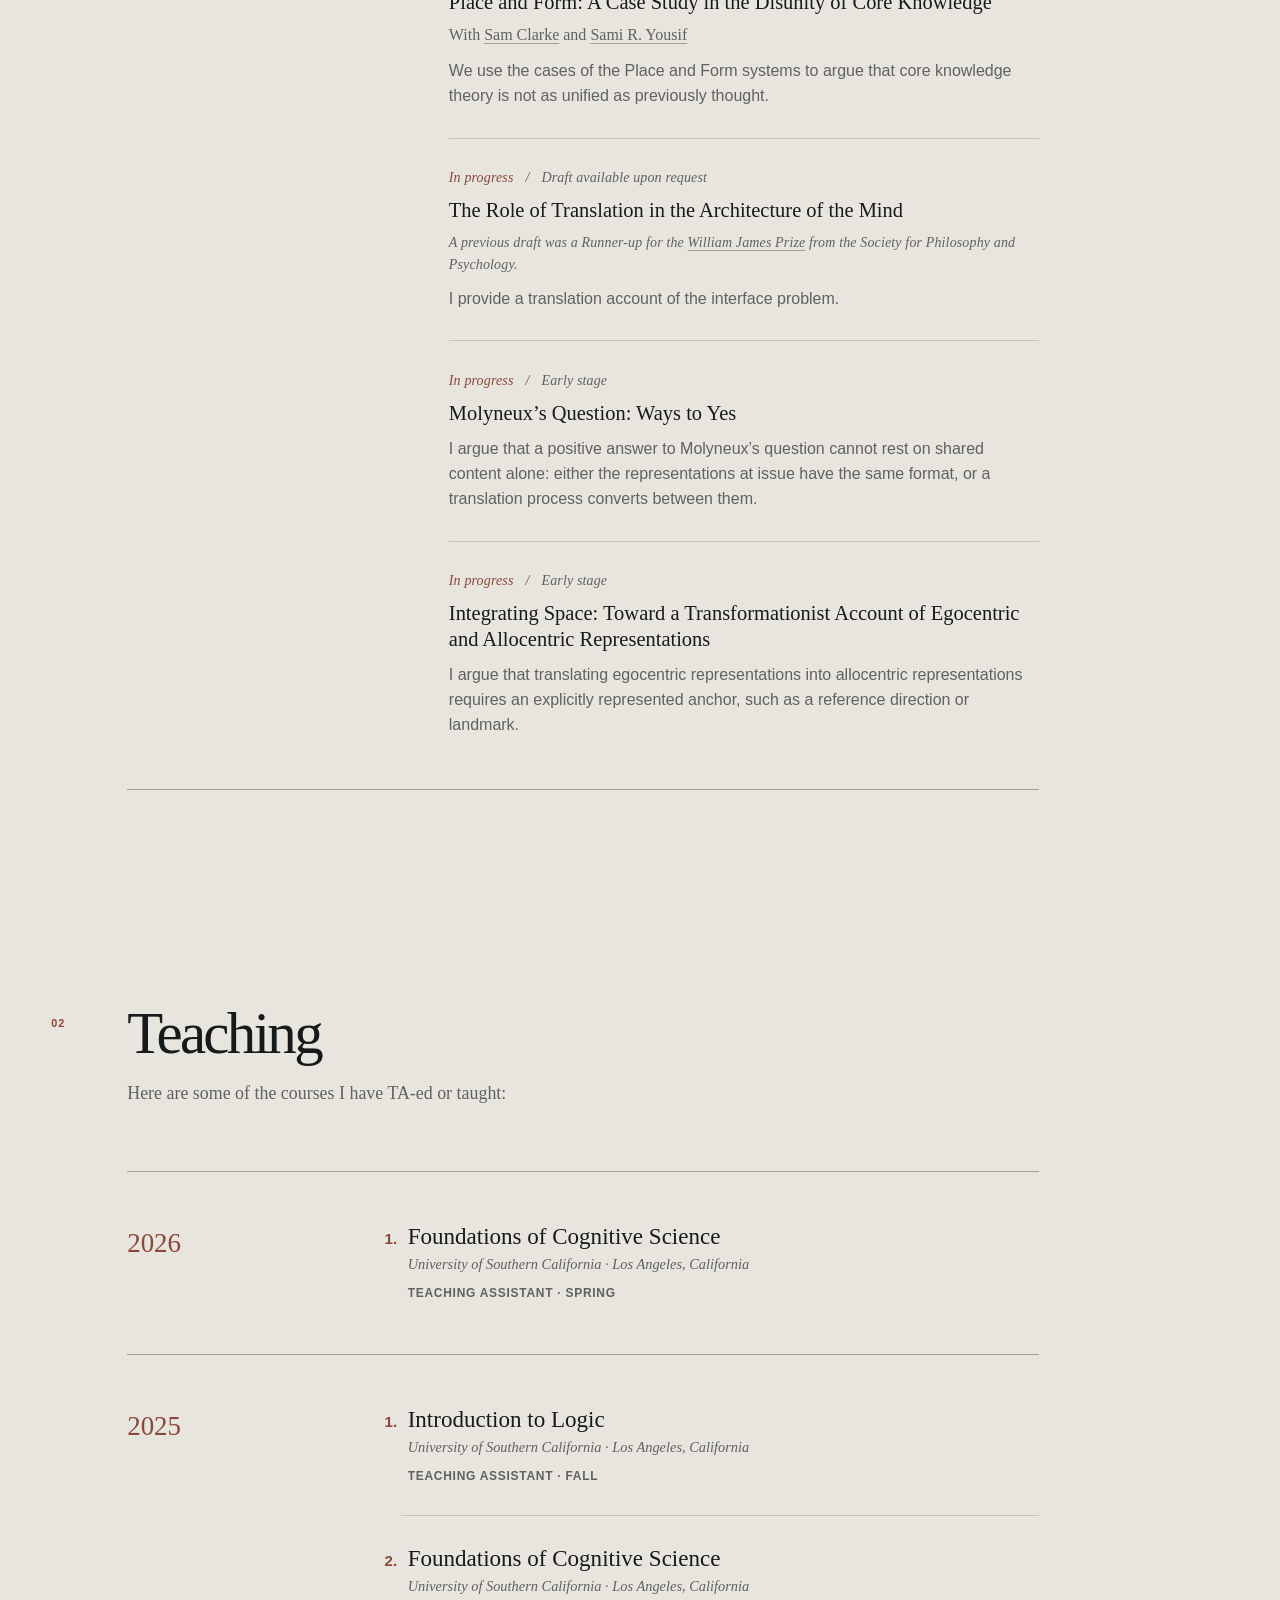
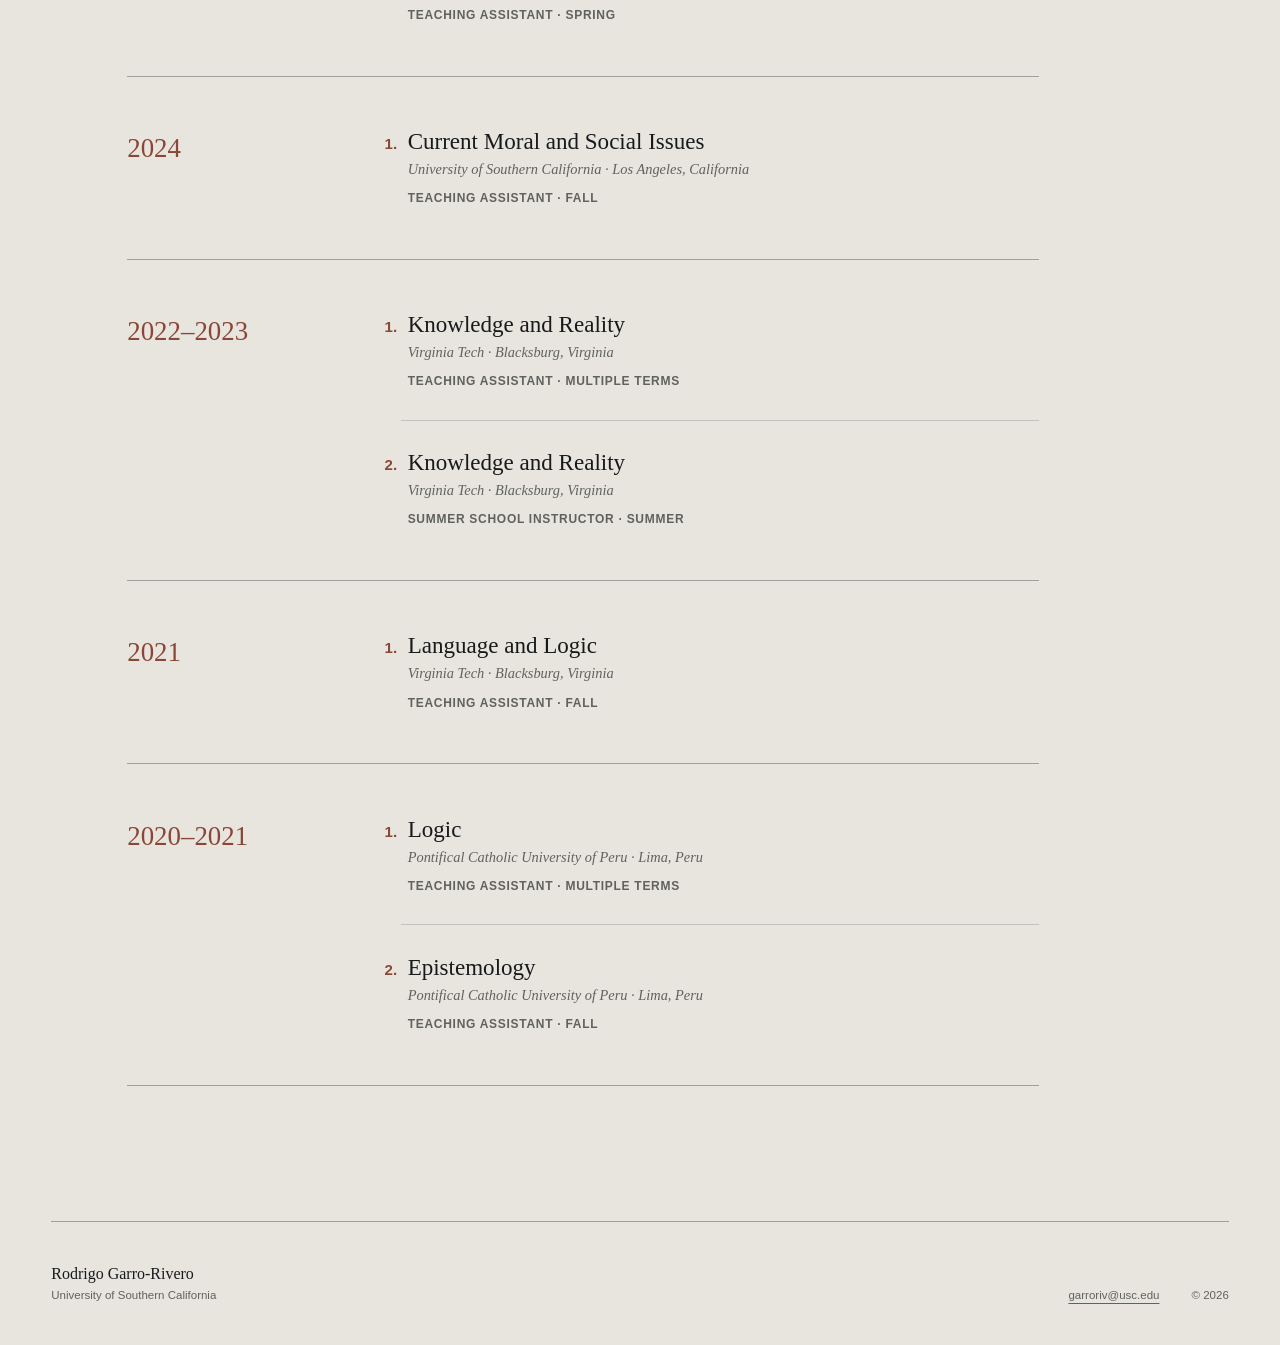
==== commit e523f787: "Improve website" ====
--- a/index.html
+++ b/index.html
@@ -111,11 +111,11 @@
     I work primarily at the intersection of philosophy of mind and
     cognitive science, with broader interests in philosophy of science and philosophy of AI. See more in <a href="#research">Research</a>.
   </p>
-  <p> I regularly attend the meetings of <a
+  <p> I collaborate with <a
       href="https://spatialcognitionlab.org/sami/"
       target="_blank"
       rel="noopener noreferrer"
-    >Sami R. Yousif</a>'s <a
+    >Sami R. Yousif</a> and regularly attend to his <a
       href="https://spatialcognitionlab.org/"
       target="_blank"
       rel="noopener noreferrer"
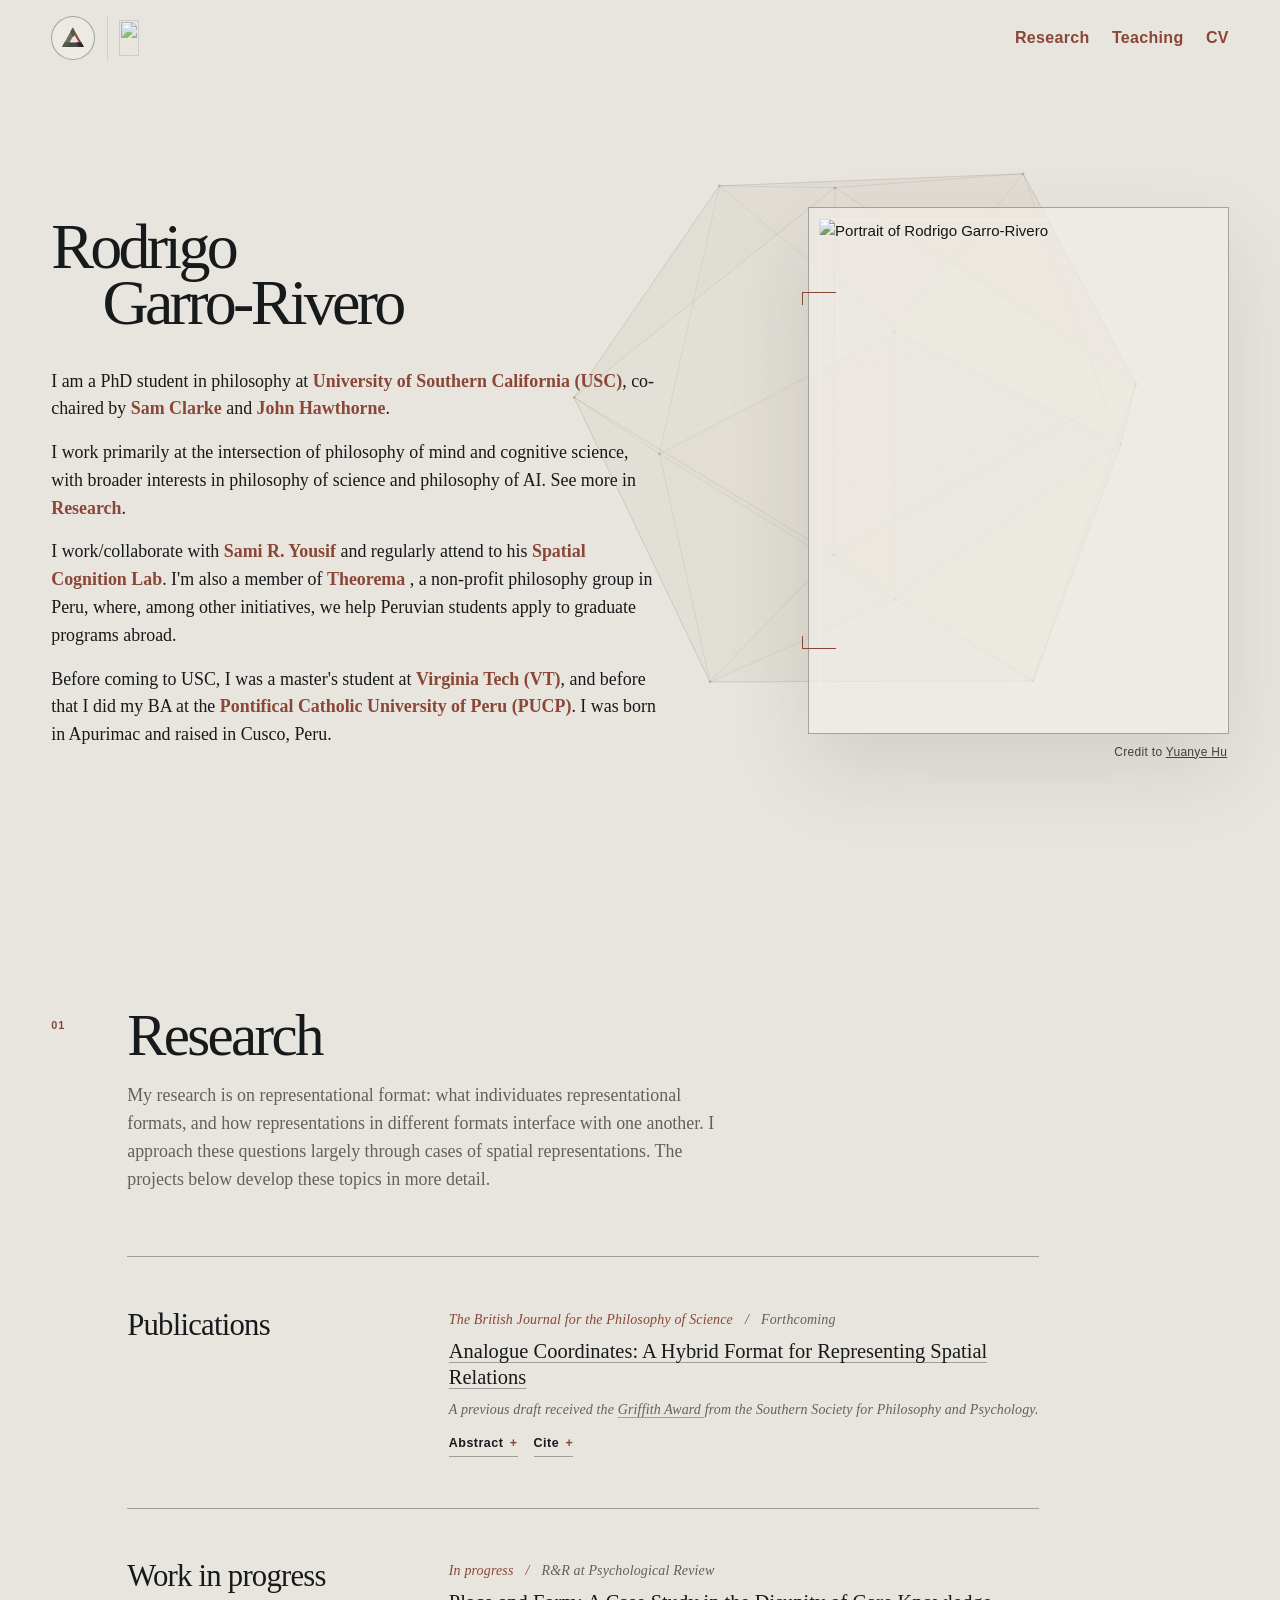
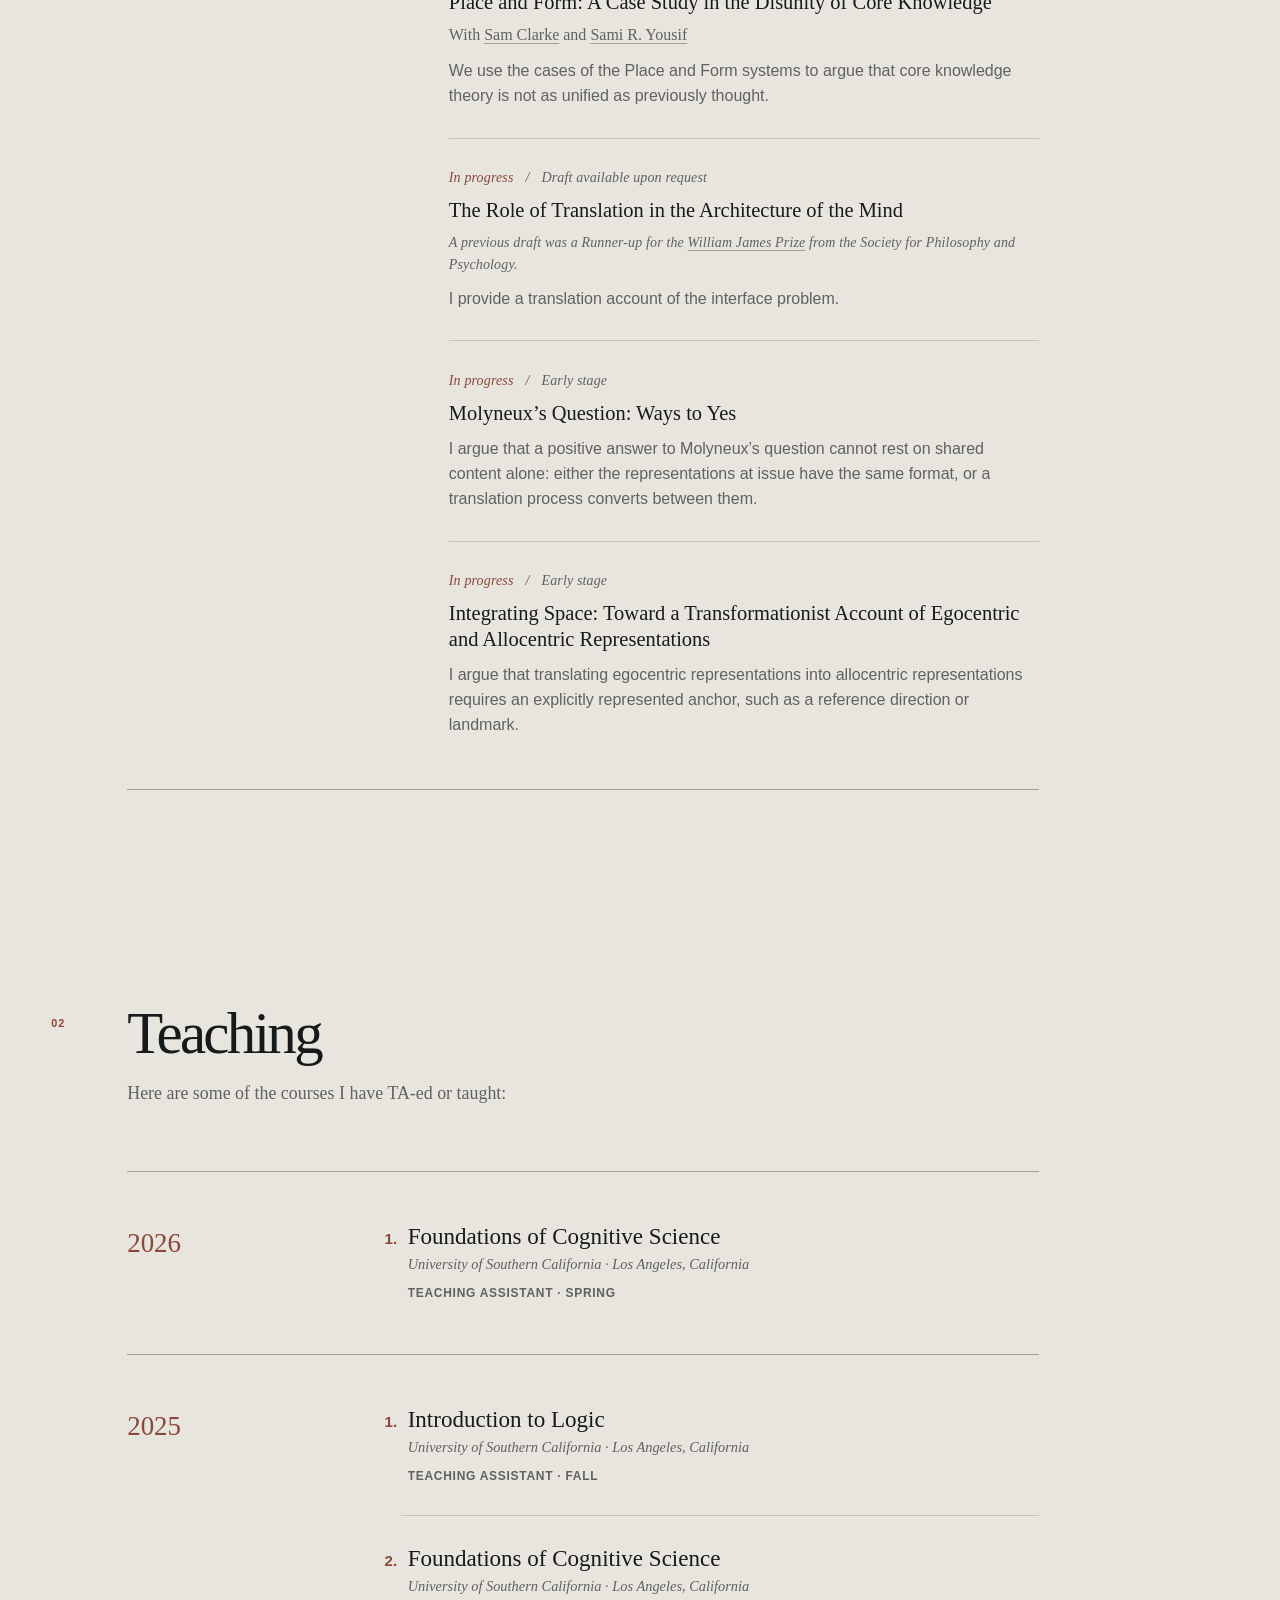
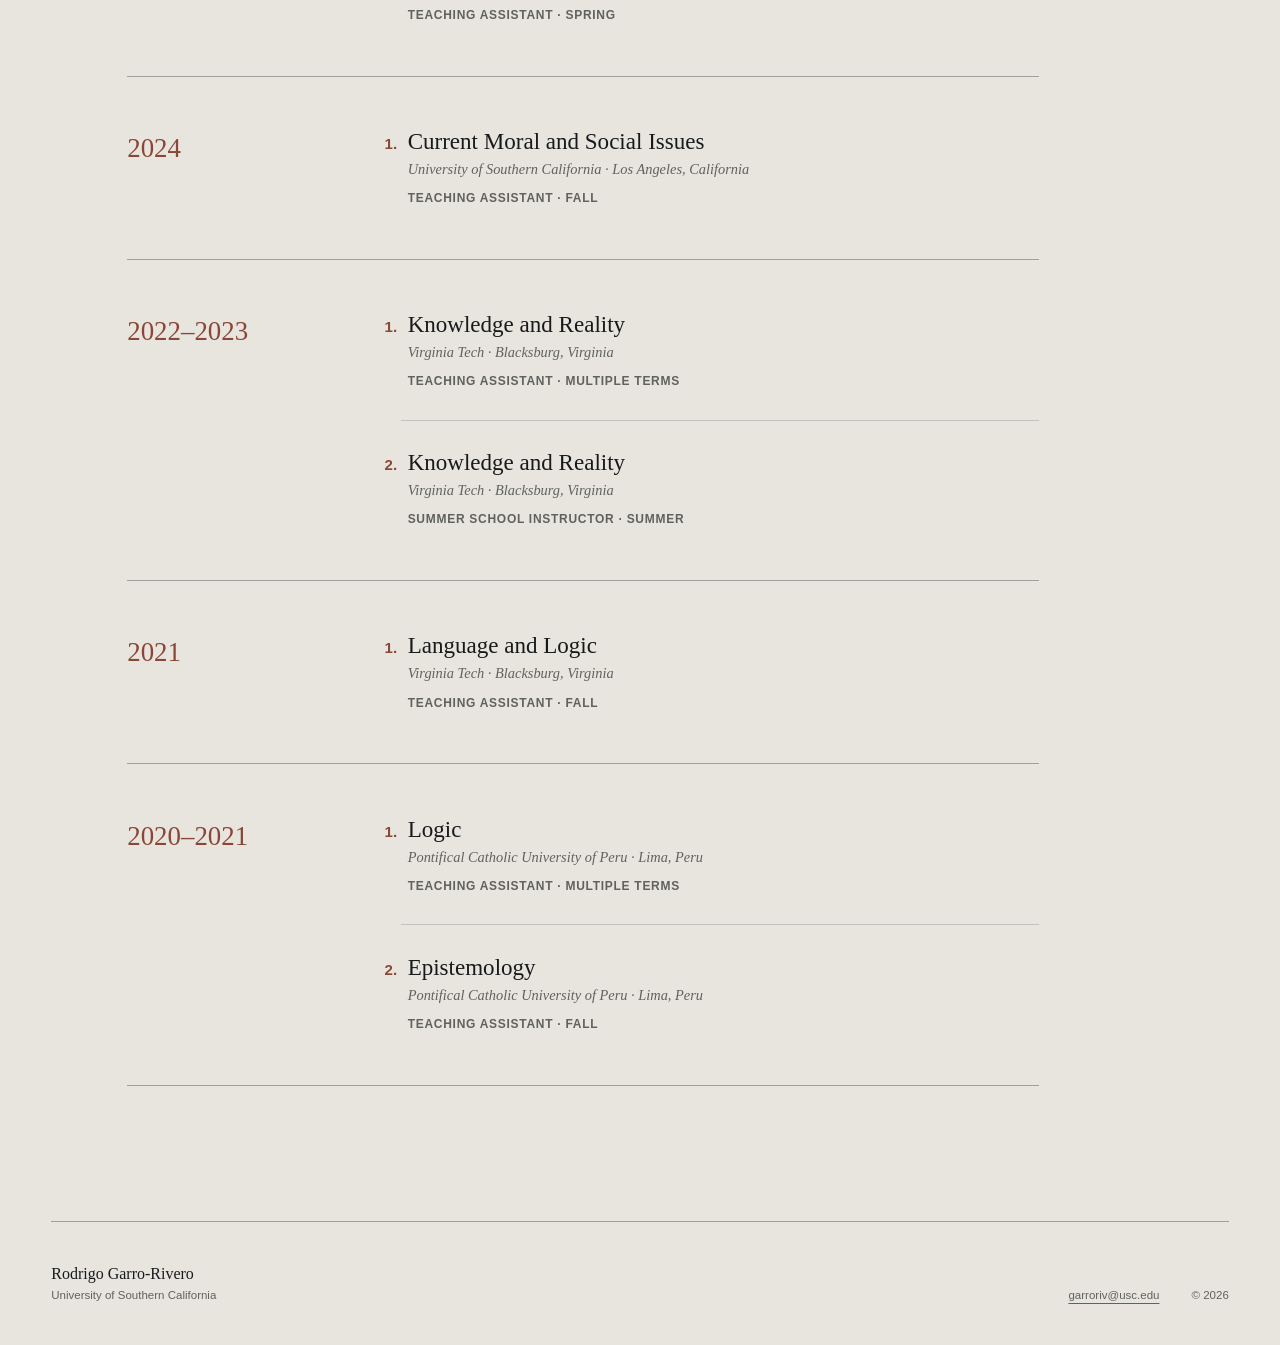
==== commit fabf73e8: "Improve website" ====
--- a/index.html
+++ b/index.html
@@ -111,7 +111,7 @@
     I work primarily at the intersection of philosophy of mind and
     cognitive science, with broader interests in philosophy of science and philosophy of AI. See more in <a href="#research">Research</a>.
   </p>
-  <p> I collaborate with <a
+  <p> I work/collaborate with <a
       href="https://spatialcognitionlab.org/sami/"
       target="_blank"
       rel="noopener noreferrer"
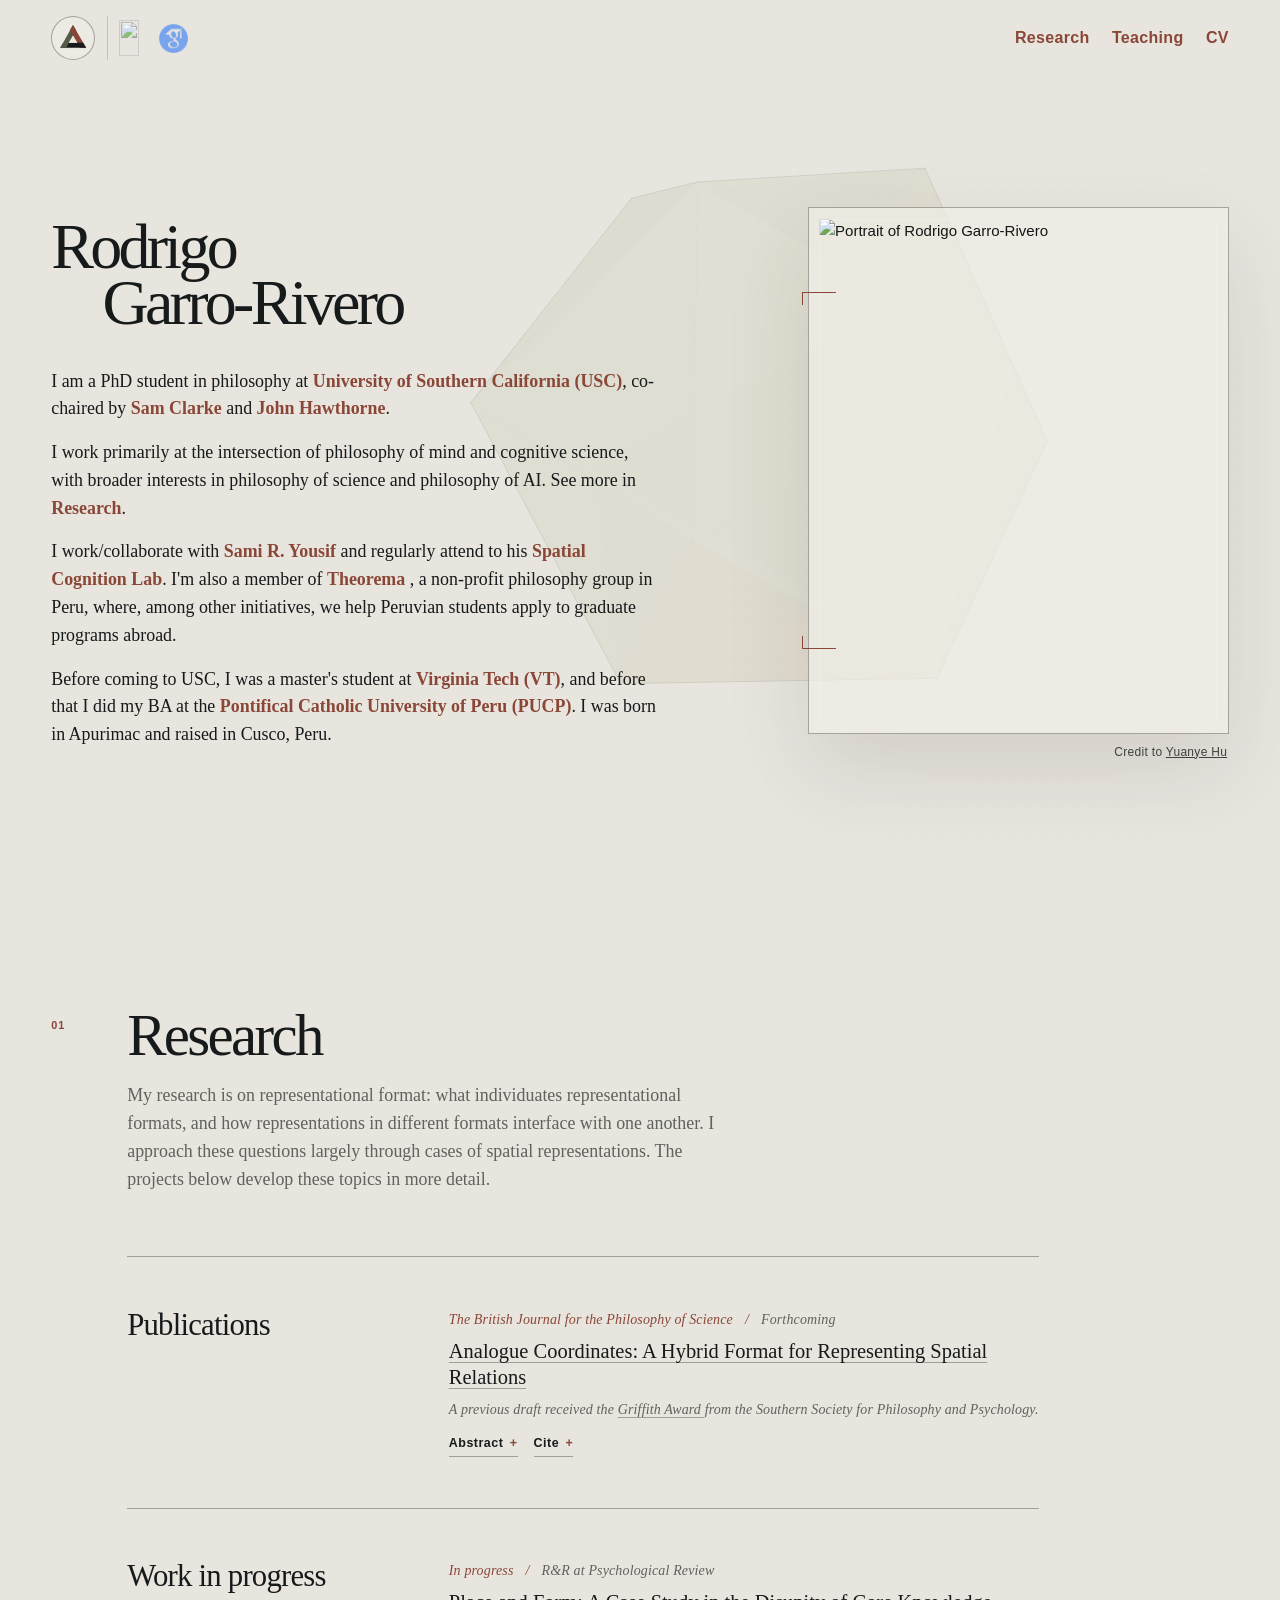
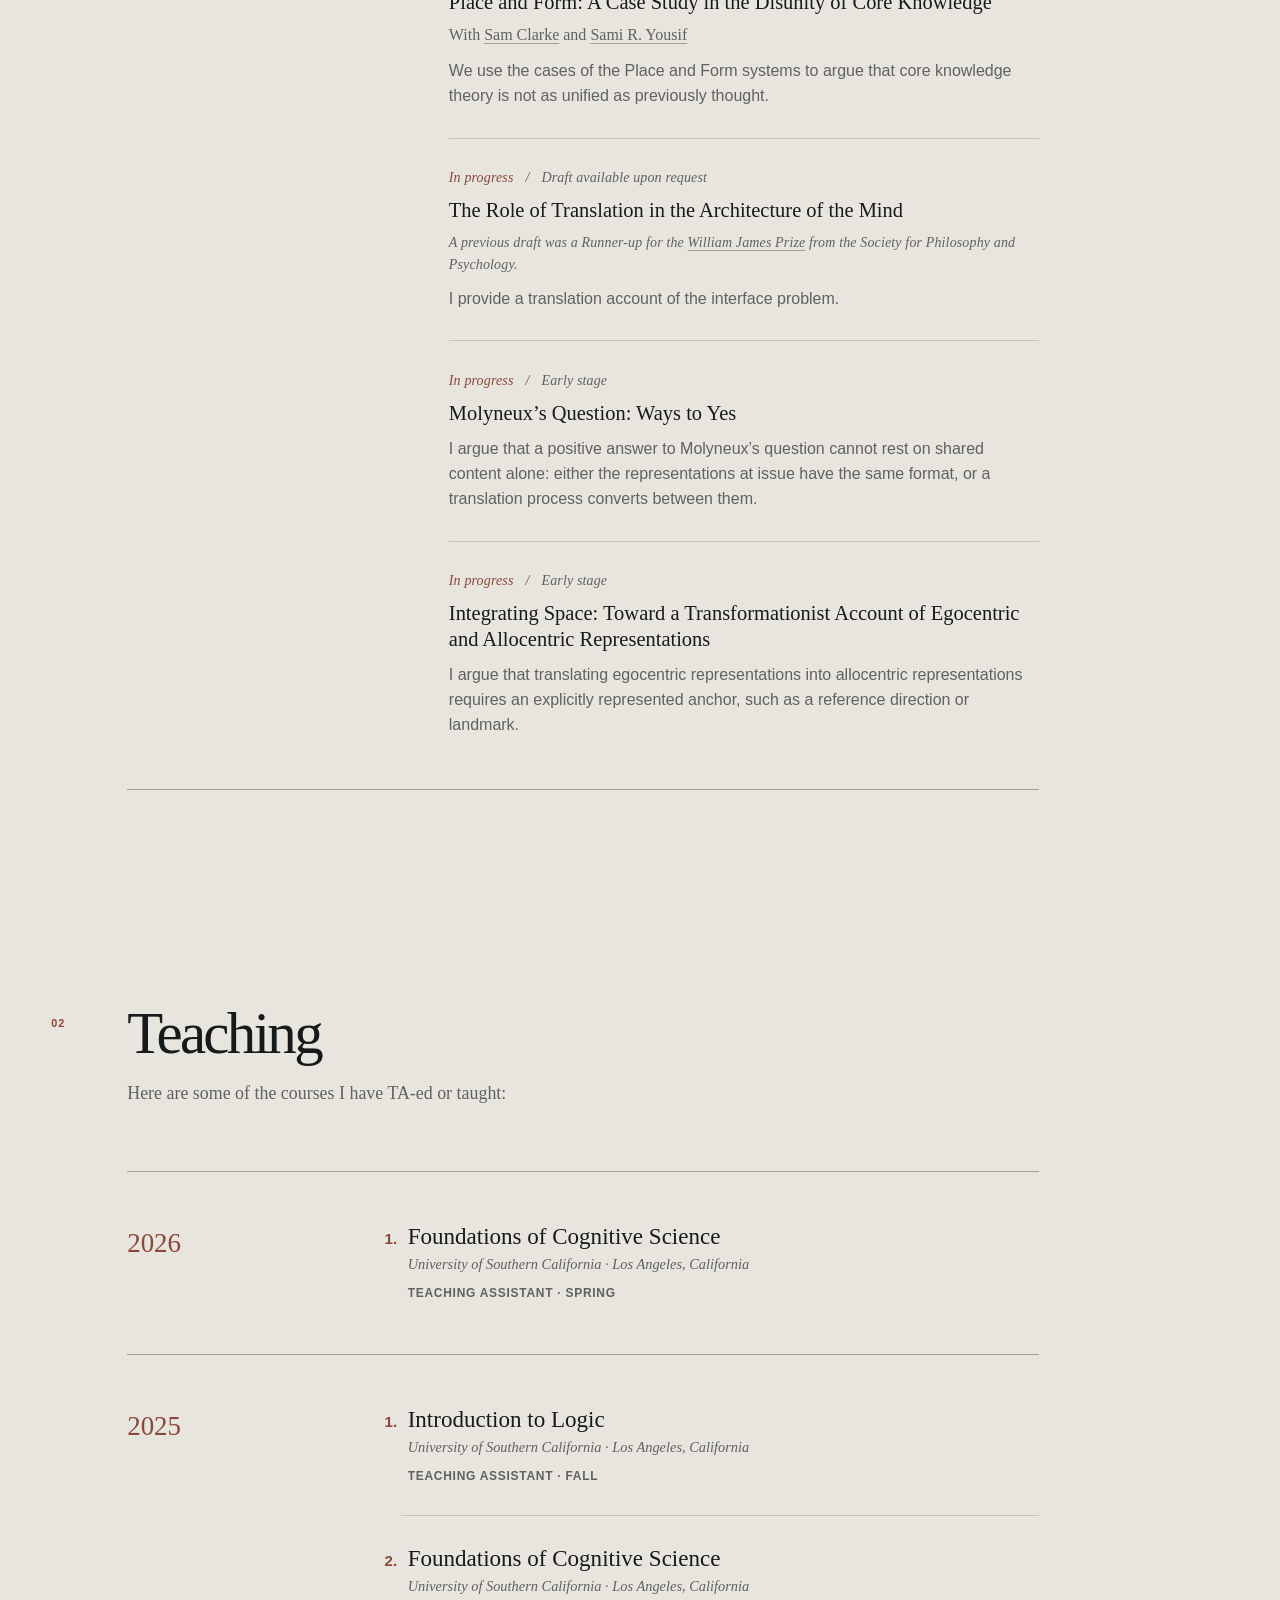
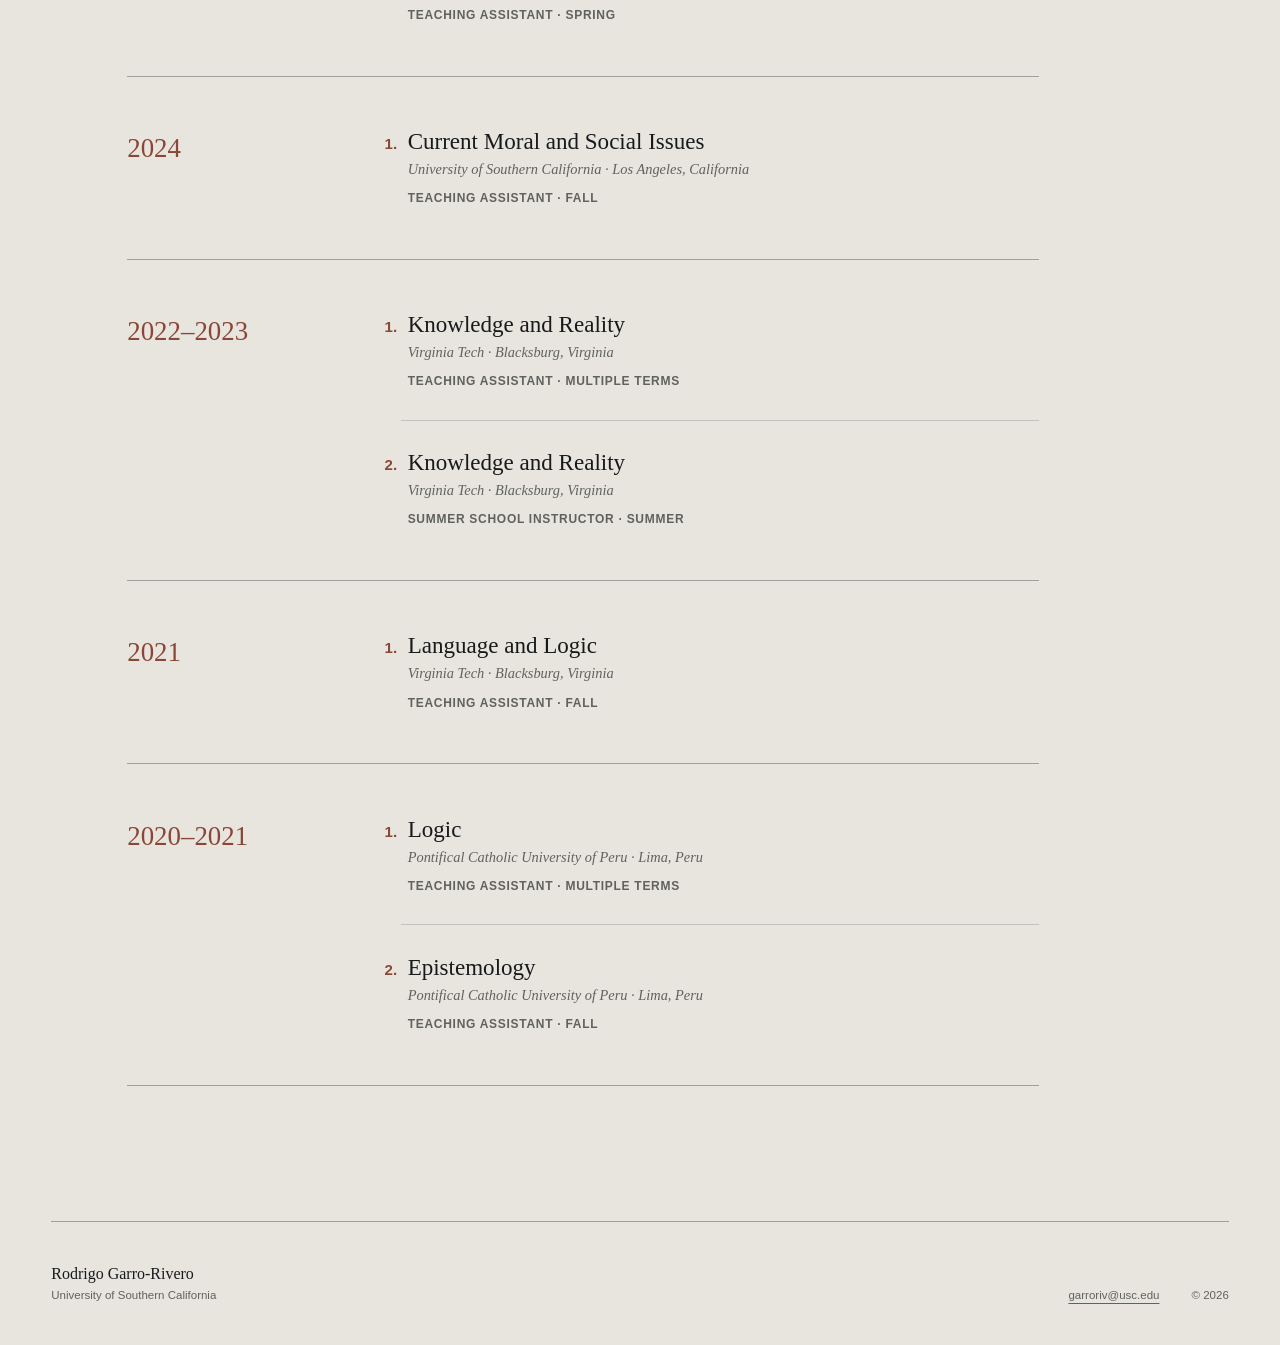
==== commit 0dab1bf3: "Improve header logos" ====
--- a/index.html
+++ b/index.html
@@ -18,7 +18,7 @@
 
     <title>Rodrigo Garro-Rivero | Academic Portfolio</title>
 
-    <link rel="stylesheet" href="styles.css?v=20260906-4">
+    <link rel="stylesheet" href="styles.css?v=20260930-1">
     <script src="script.js?v=20260906-3" defer></script>
   </head>
 
@@ -32,33 +32,46 @@
       <div class="header-inner">
         <div class="header-marks">
           <a class="site-mark" href="#top" aria-label="Rodrigo Garro-Rivero, home">
-            <svg
+            <img
               class="penrose-mark"
-              viewBox="0 0 64 64"
-              aria-hidden="true"
-              focusable="false"
-            >
-              <path class="penrose-face penrose-face-a" d="M32 6 58 51H46L26 17Z"></path>
-              <path class="penrose-face penrose-face-b" d="M58 51H7l6-11h39Z"></path>
-              <path class="penrose-face penrose-face-c" d="M7 51 32 6l6 11-19 34Z"></path>
-              <path class="penrose-cut" d="M26 40h20L36 23Z"></path>
-            </svg>
-          </a>
-
-          <a
-            class="header-philpeople-link"
-            href="https://philpeople.org/profiles/rodrigo-garro-rivero"
-            target="_blank"
-            rel="noopener noreferrer"
-            aria-label="View Rodrigo Garro-Rivero on PhilPeople"
-          >
-            <img
-              src="assets/philpeople-logo.png"
+              src="assets/penrose-mark.svg"
               alt=""
-              width="344"
-              height="412"
+              width="64"
+              height="64"
             >
           </a>
+
+          <div class="header-profile-links" role="group" aria-label="Academic profiles">
+            <a
+              class="header-profile-link header-profile-link--philpeople"
+              href="https://philpeople.org/profiles/rodrigo-garro-rivero"
+              target="_blank"
+              rel="noopener noreferrer"
+              aria-label="View Rodrigo Garro-Rivero on PhilPeople"
+            >
+              <img
+                src="assets/philpeople-logo.png"
+                alt=""
+                width="344"
+                height="412"
+              >
+            </a>
+
+            <a
+              class="header-profile-link header-profile-link--scholar"
+              href="https://scholar.google.com/citations?user=WU6wpq0AAAAJ&amp;hl=en&amp;oi=ao"
+              target="_blank"
+              rel="noopener noreferrer"
+              aria-label="View Rodrigo Garro-Rivero on Google Scholar"
+            >
+              <img
+                src="assets/google-scholar-logo.png"
+                alt=""
+                width="256"
+                height="256"
+              >
+            </a>
+          </div>
         </div>
         <nav class="header-nav" aria-label="Portfolio sections">
   <a href="#research">Research</a>
--- a/styles.css
+++ b/styles.css
@@ -160,49 +160,45 @@
 }
 
 .penrose-mark {
-  width: 1.72rem;
-  height: 1.72rem;
+  width: 1.88rem;
+  height: 1.88rem;
   overflow: visible;
 }
 
-.penrose-face-a {
-  fill: var(--oxide);
-}
-
-.penrose-face-b {
-  fill: var(--ink);
-  opacity: 0.78;
-}
-
-.penrose-face-c {
-  fill: var(--sage-dark);
-  opacity: 0.86;
-}
-
-.penrose-cut {
-  fill: var(--paper);
-}
-
-.header-philpeople-link {
-  display: grid;
+.header-profile-links {
+  display: flex;
+  align-items: center;
   height: 2.75rem;
   padding-left: 0.72rem;
   border-left: 1px solid var(--line);
+  gap: 0.58rem;
+}
+
+.header-profile-link {
+  display: grid;
+  height: 100%;
   place-items: center;
   opacity: 0.68;
+  text-decoration: none;
   transition:
     opacity 180ms ease,
     transform 180ms ease;
 }
 
-.header-philpeople-link:hover {
+.header-profile-link:hover,
+.header-profile-link:focus-visible {
   opacity: 1;
   transform: translateY(-1px);
 }
 
-.header-philpeople-link img {
+.header-profile-link--philpeople img {
   width: auto;
   height: 2.25rem;
+}
+
+.header-profile-link--scholar img {
+  width: 1.82rem;
+  height: 1.82rem;
 }
 
 .page-section {
@@ -1035,17 +1031,23 @@
   }
 
   .penrose-mark {
-    width: 1.45rem;
-    height: 1.45rem;
-  }
-
-  .header-philpeople-link {
+    width: 1.55rem;
+    height: 1.55rem;
+  }
+
+  .header-profile-links {
     height: 2.35rem;
     padding-left: 0.5rem;
-  }
-
-  .header-philpeople-link img {
-    height: 1.85rem;
+    gap: 0.42rem;
+  }
+
+  .header-profile-link--philpeople img {
+    height: 1.72rem;
+  }
+
+  .header-profile-link--scholar img {
+    width: 1.5rem;
+    height: 1.5rem;
   }
 
   .header-nav {
@@ -1075,4 +1077,4 @@
 
 .publication-award a:hover {
   color: var(--oxide);
-}+}
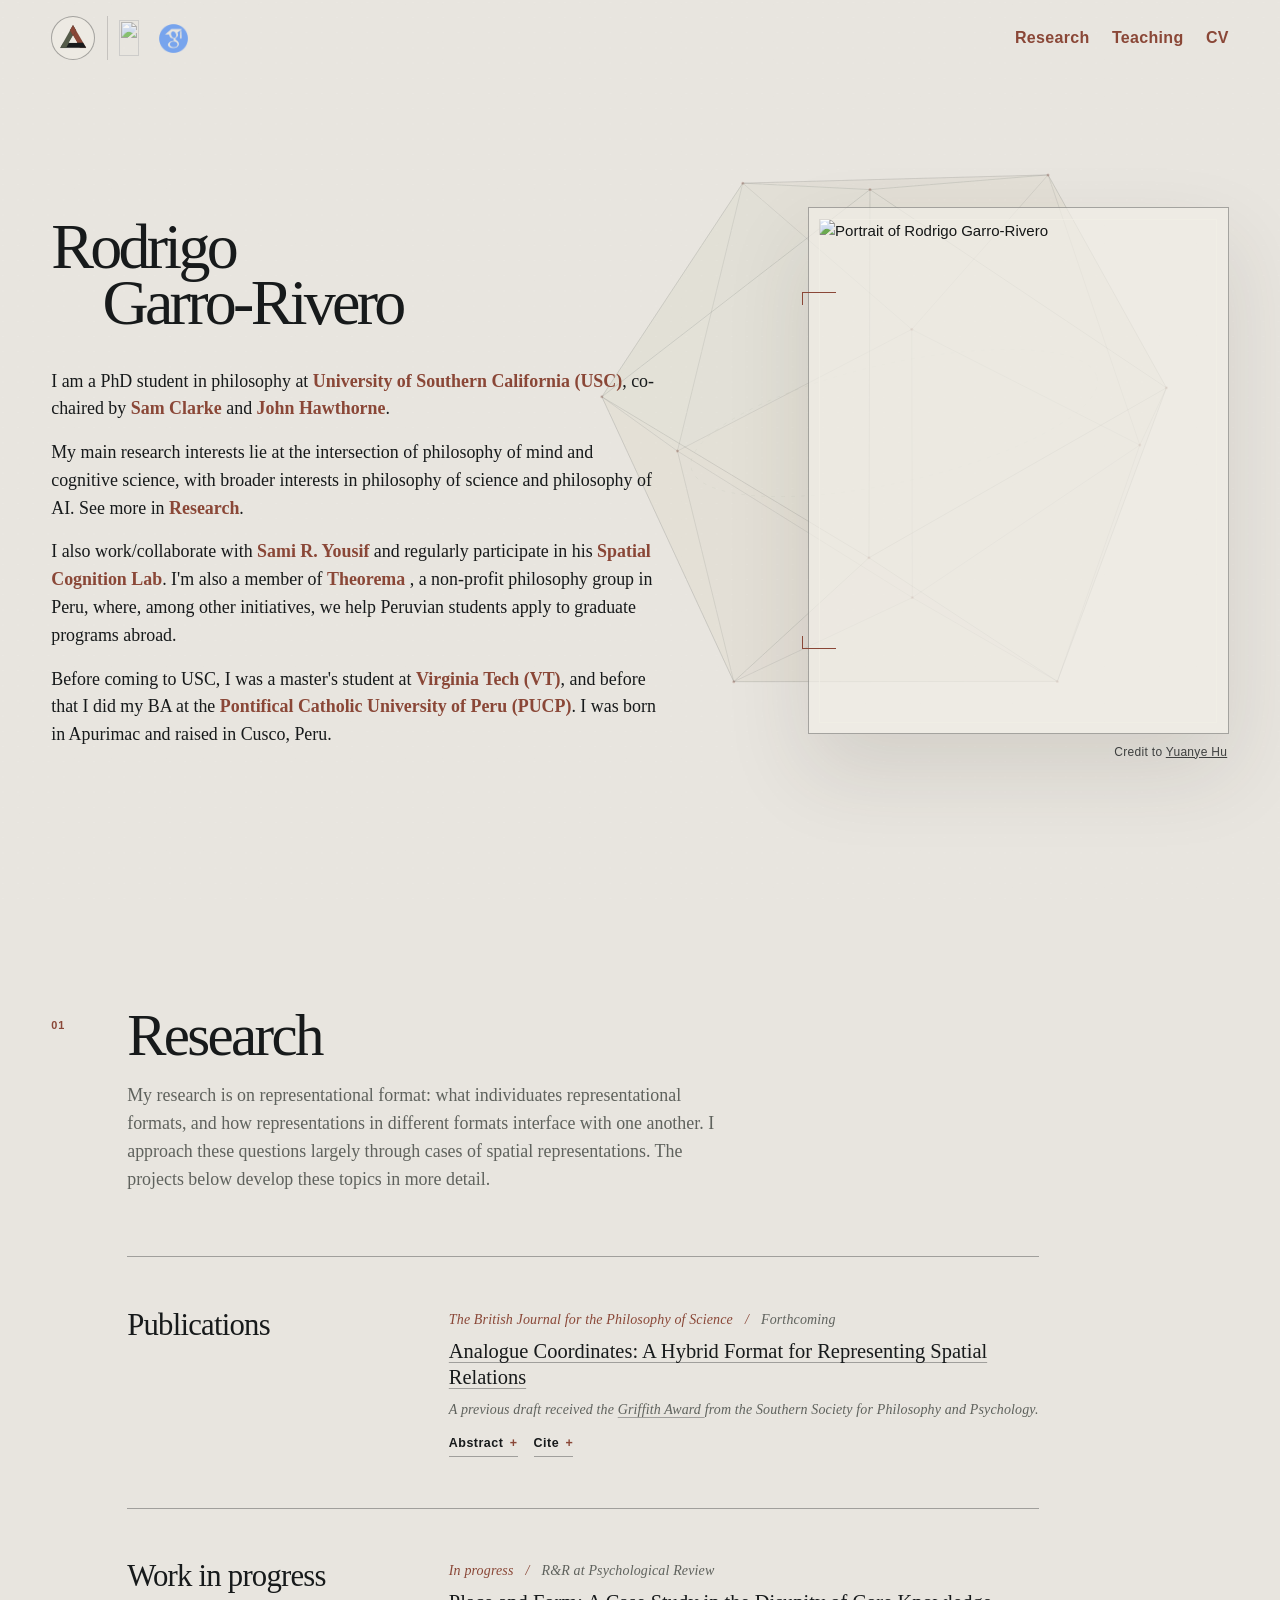
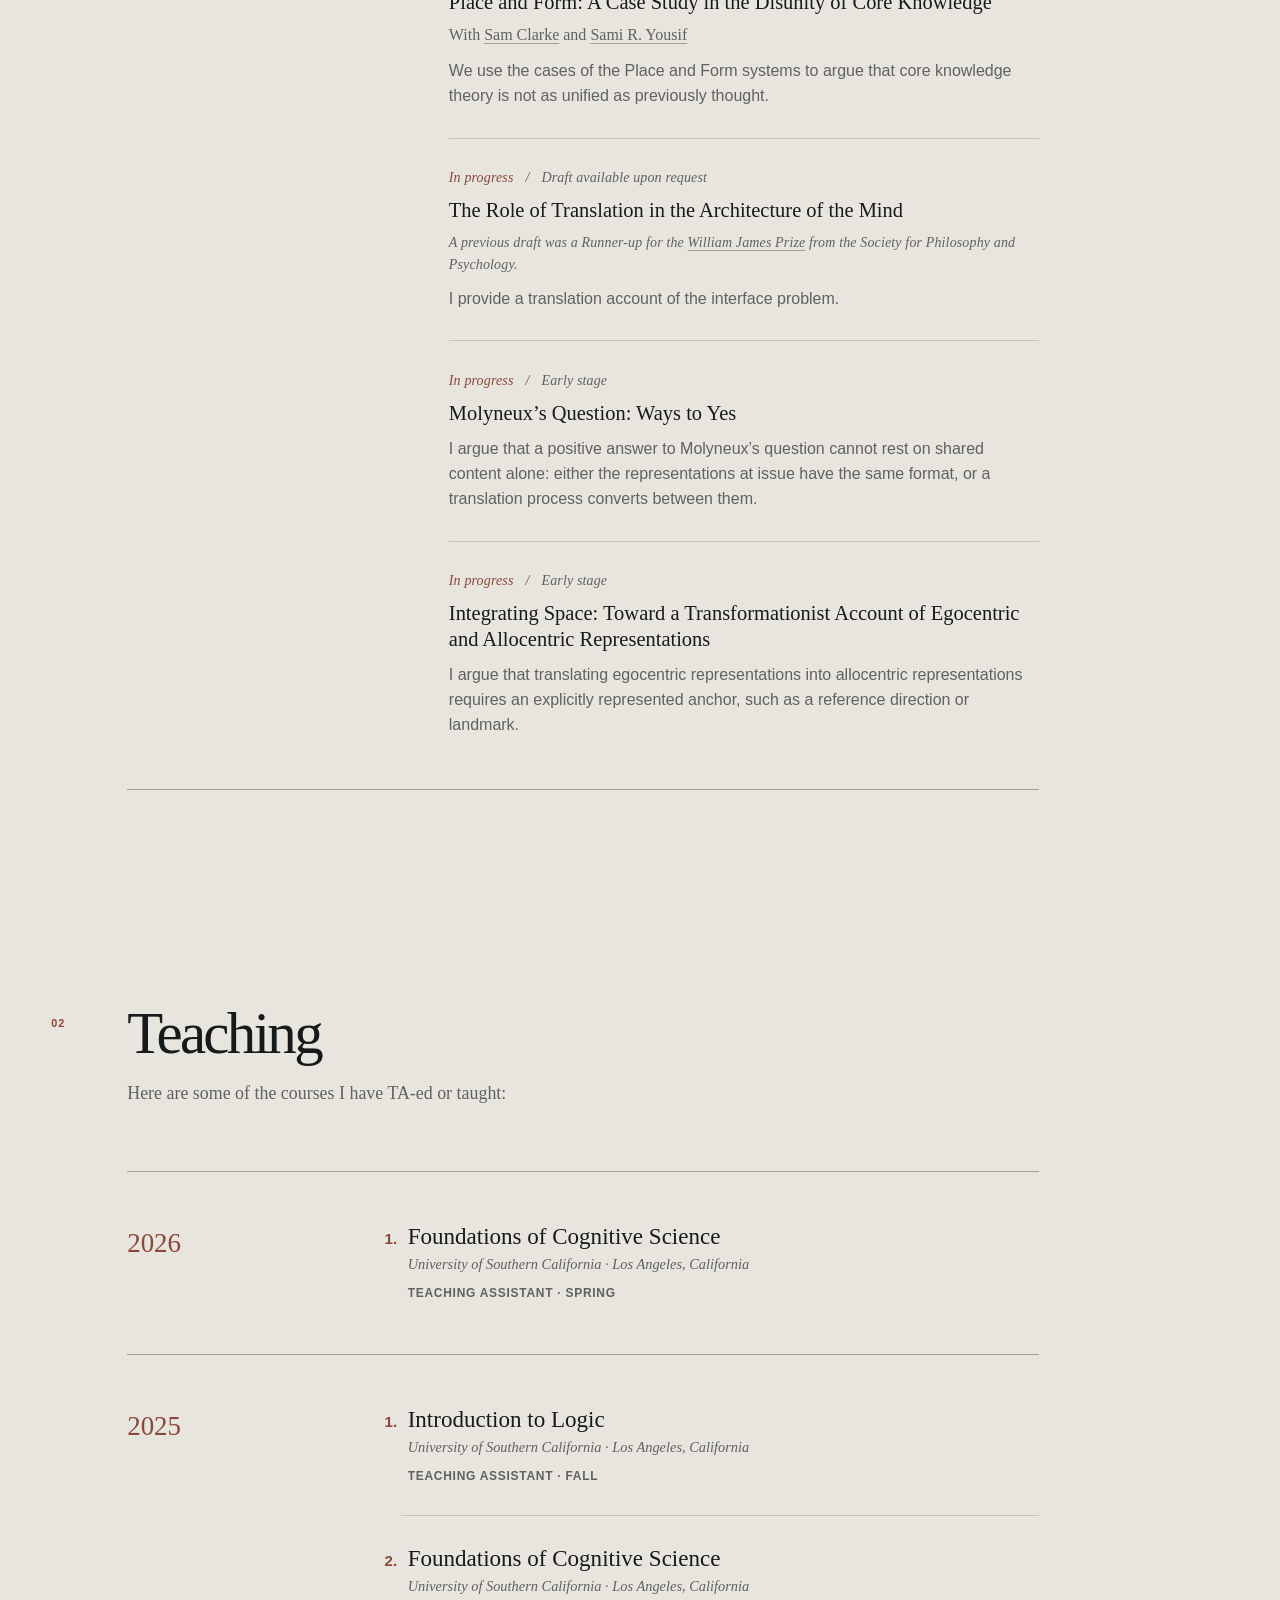
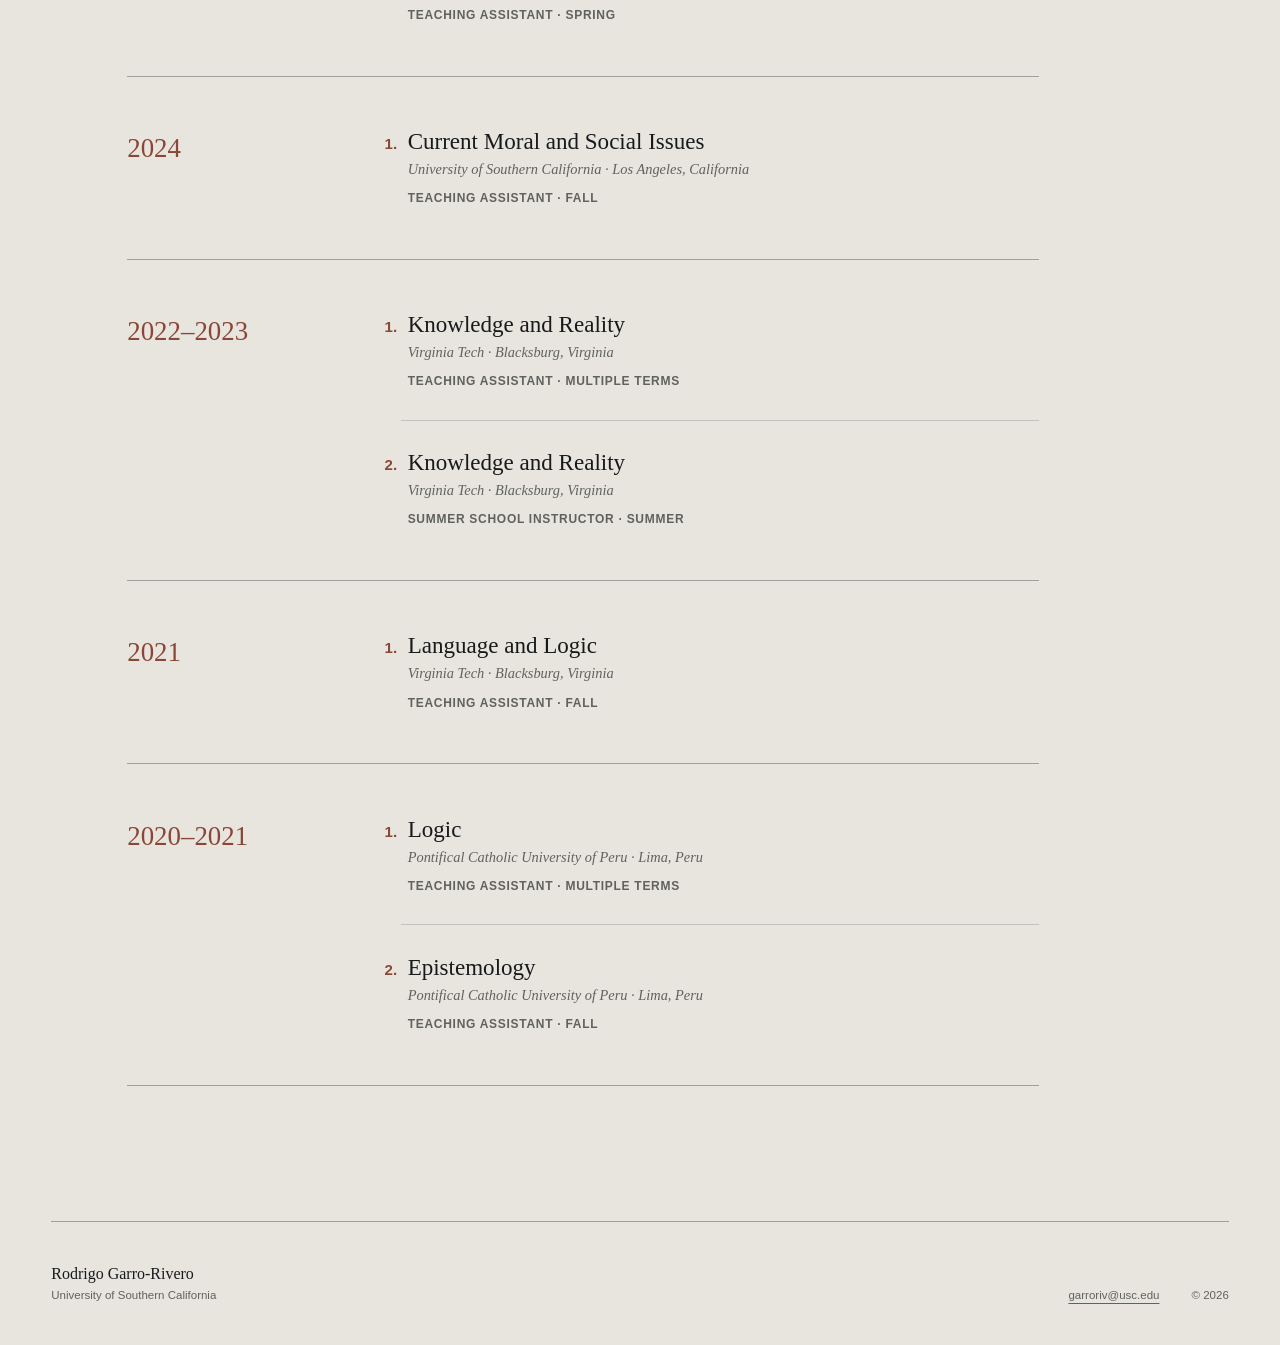
==== commit 95517b17: "Update website text" ====
--- a/index.html
+++ b/index.html
@@ -121,14 +121,14 @@
   </p>
   
   <p>
-    I work primarily at the intersection of philosophy of mind and
+    My main research interests lie at the intersection of philosophy of mind and
     cognitive science, with broader interests in philosophy of science and philosophy of AI. See more in <a href="#research">Research</a>.
   </p>
-  <p> I work/collaborate with <a
+  <p> I also work/collaborate with <a
       href="https://spatialcognitionlab.org/sami/"
       target="_blank"
       rel="noopener noreferrer"
-    >Sami R. Yousif</a> and regularly attend to his <a
+    >Sami R. Yousif</a> and regularly participate in his <a
       href="https://spatialcognitionlab.org/"
       target="_blank"
       rel="noopener noreferrer"
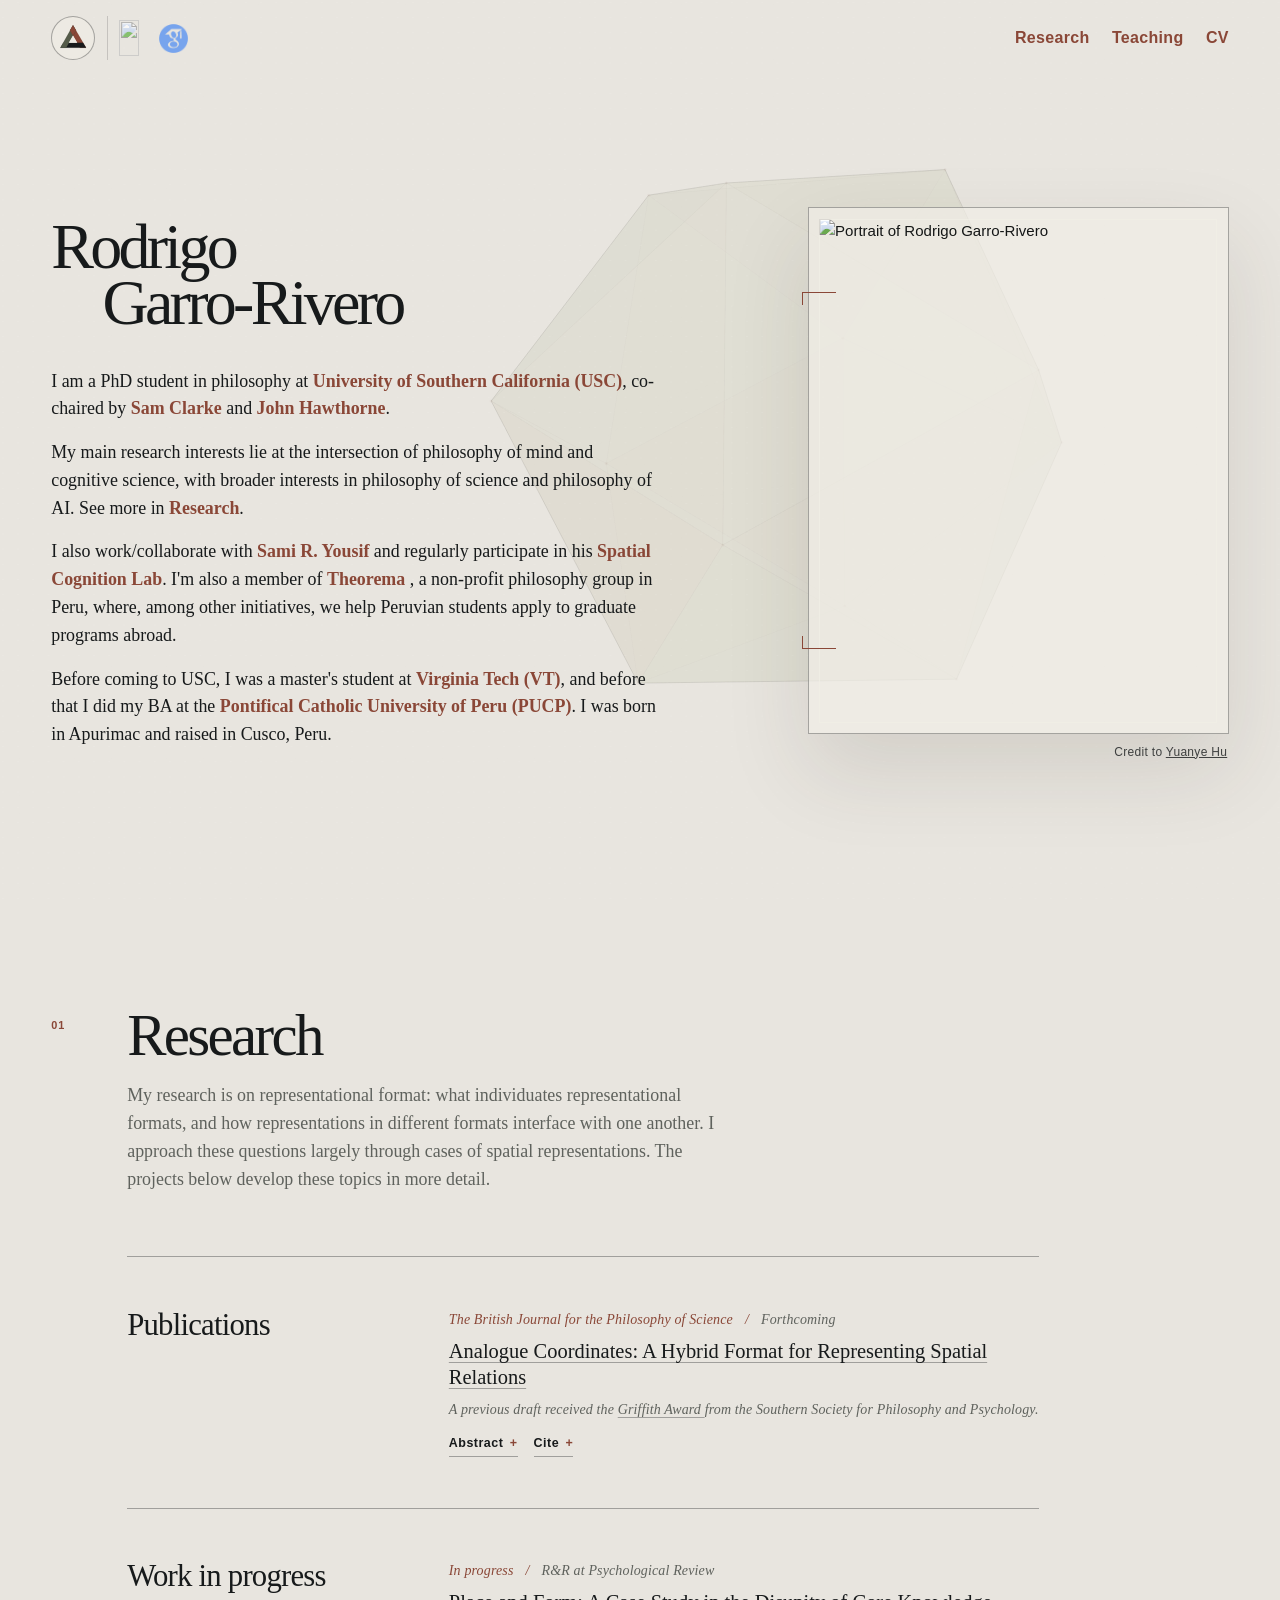
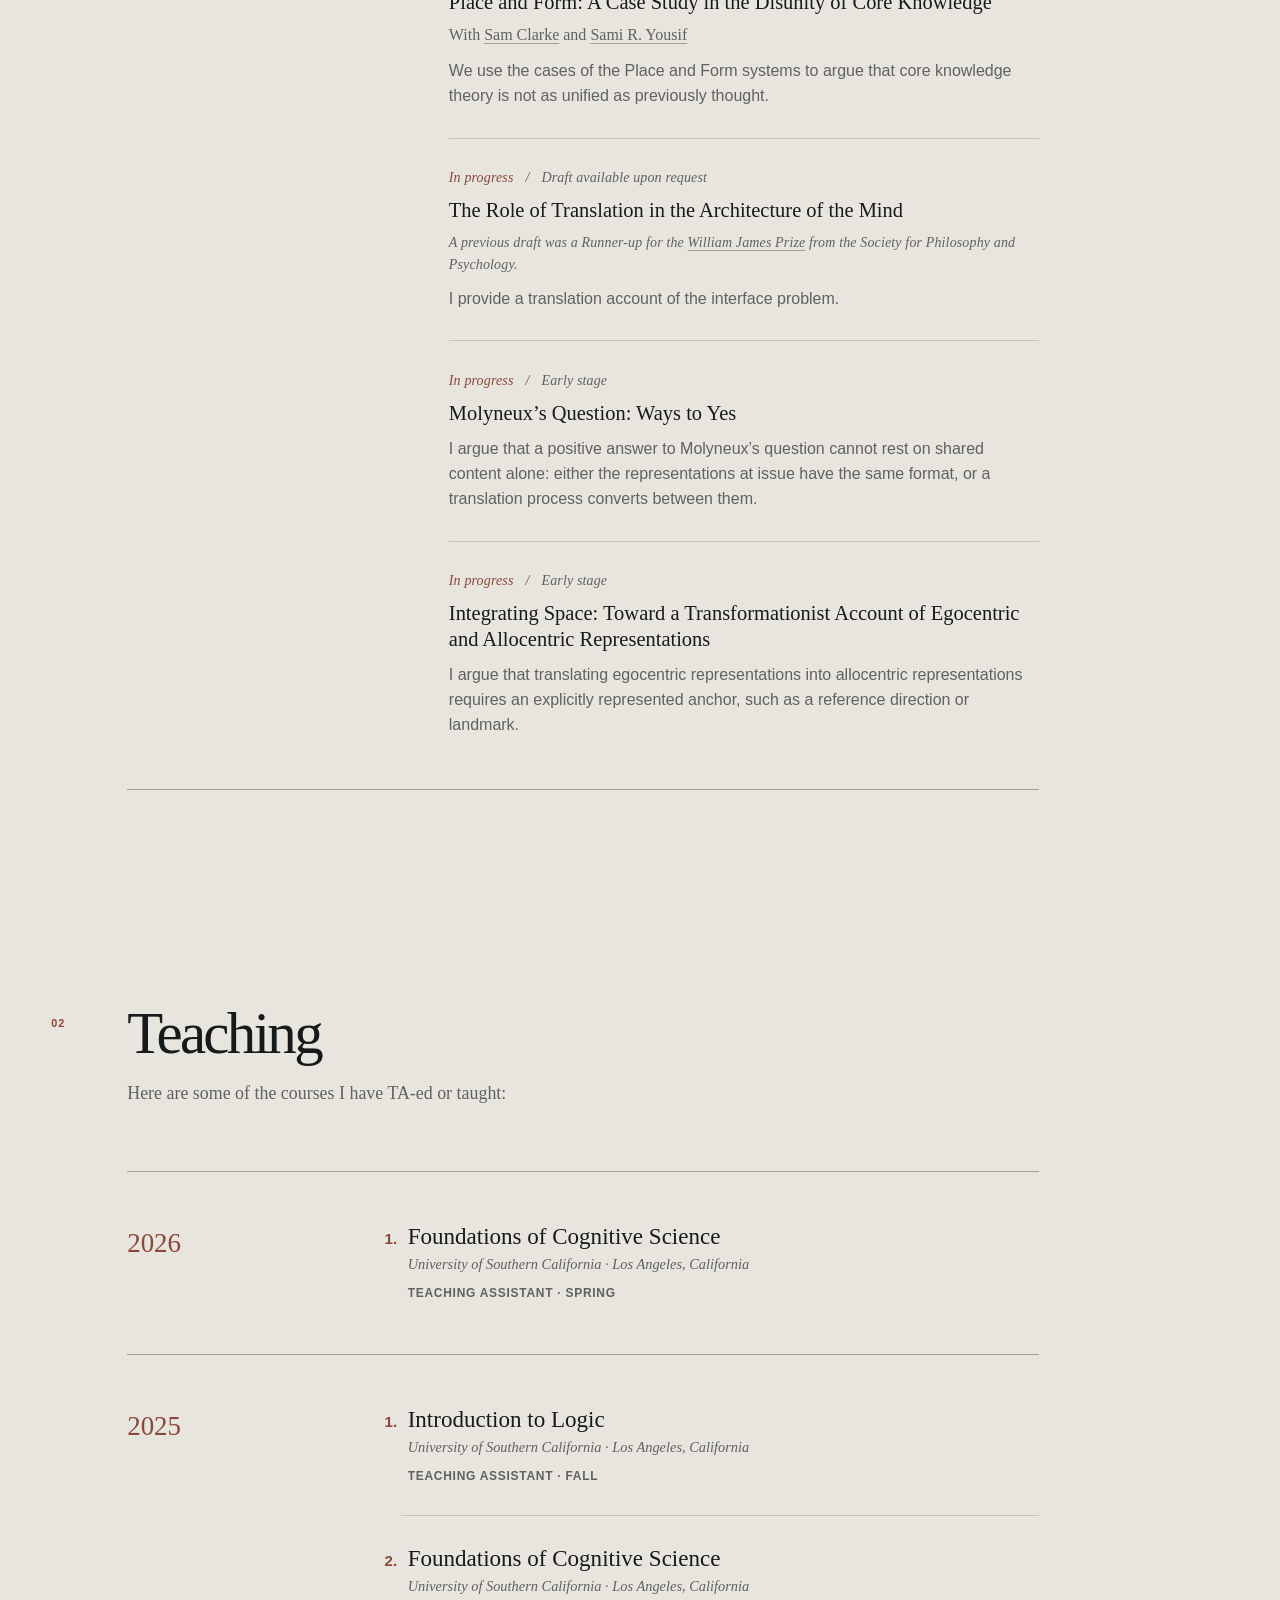
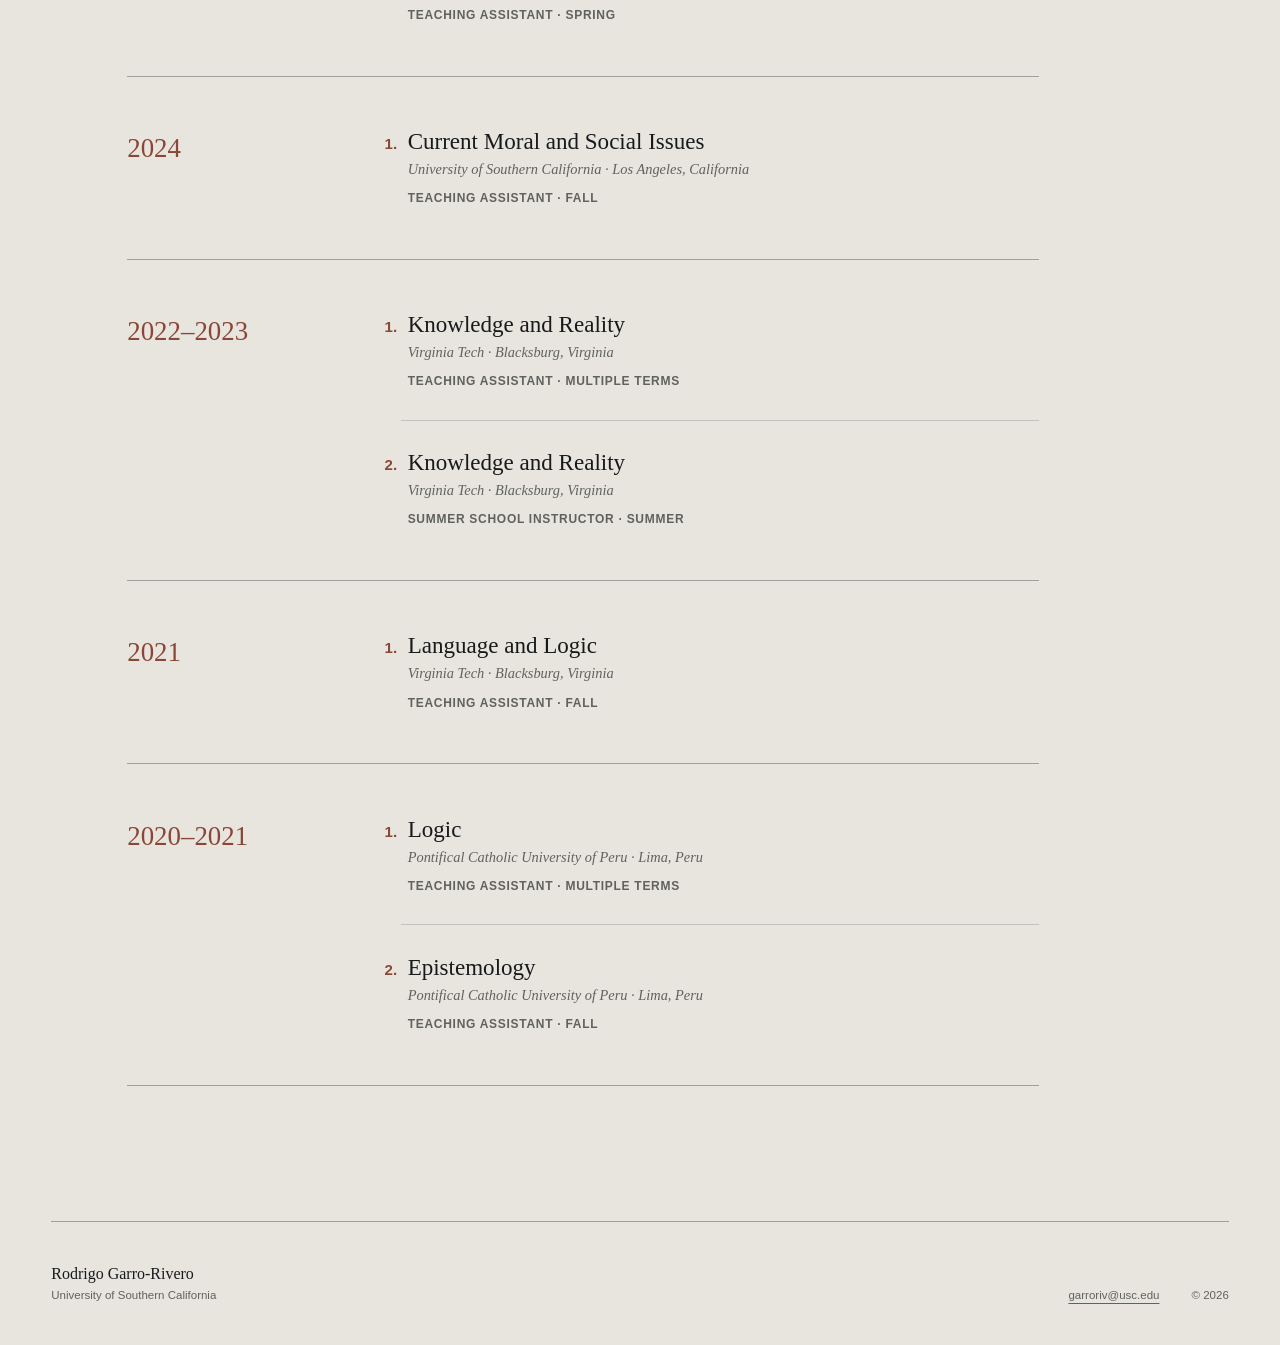
==== commit 54807ce0: "Allow Google to index website" ====
--- a/index.html
+++ b/index.html
@@ -14,7 +14,6 @@
       content="Academic portfolio of Rodrigo Garro-Rivero."
     >
     <meta name="theme-color" content="#e8e5df">
-    <meta name="robots" content="noindex, nofollow">
 
     <title>Rodrigo Garro-Rivero | Academic Portfolio</title>
 
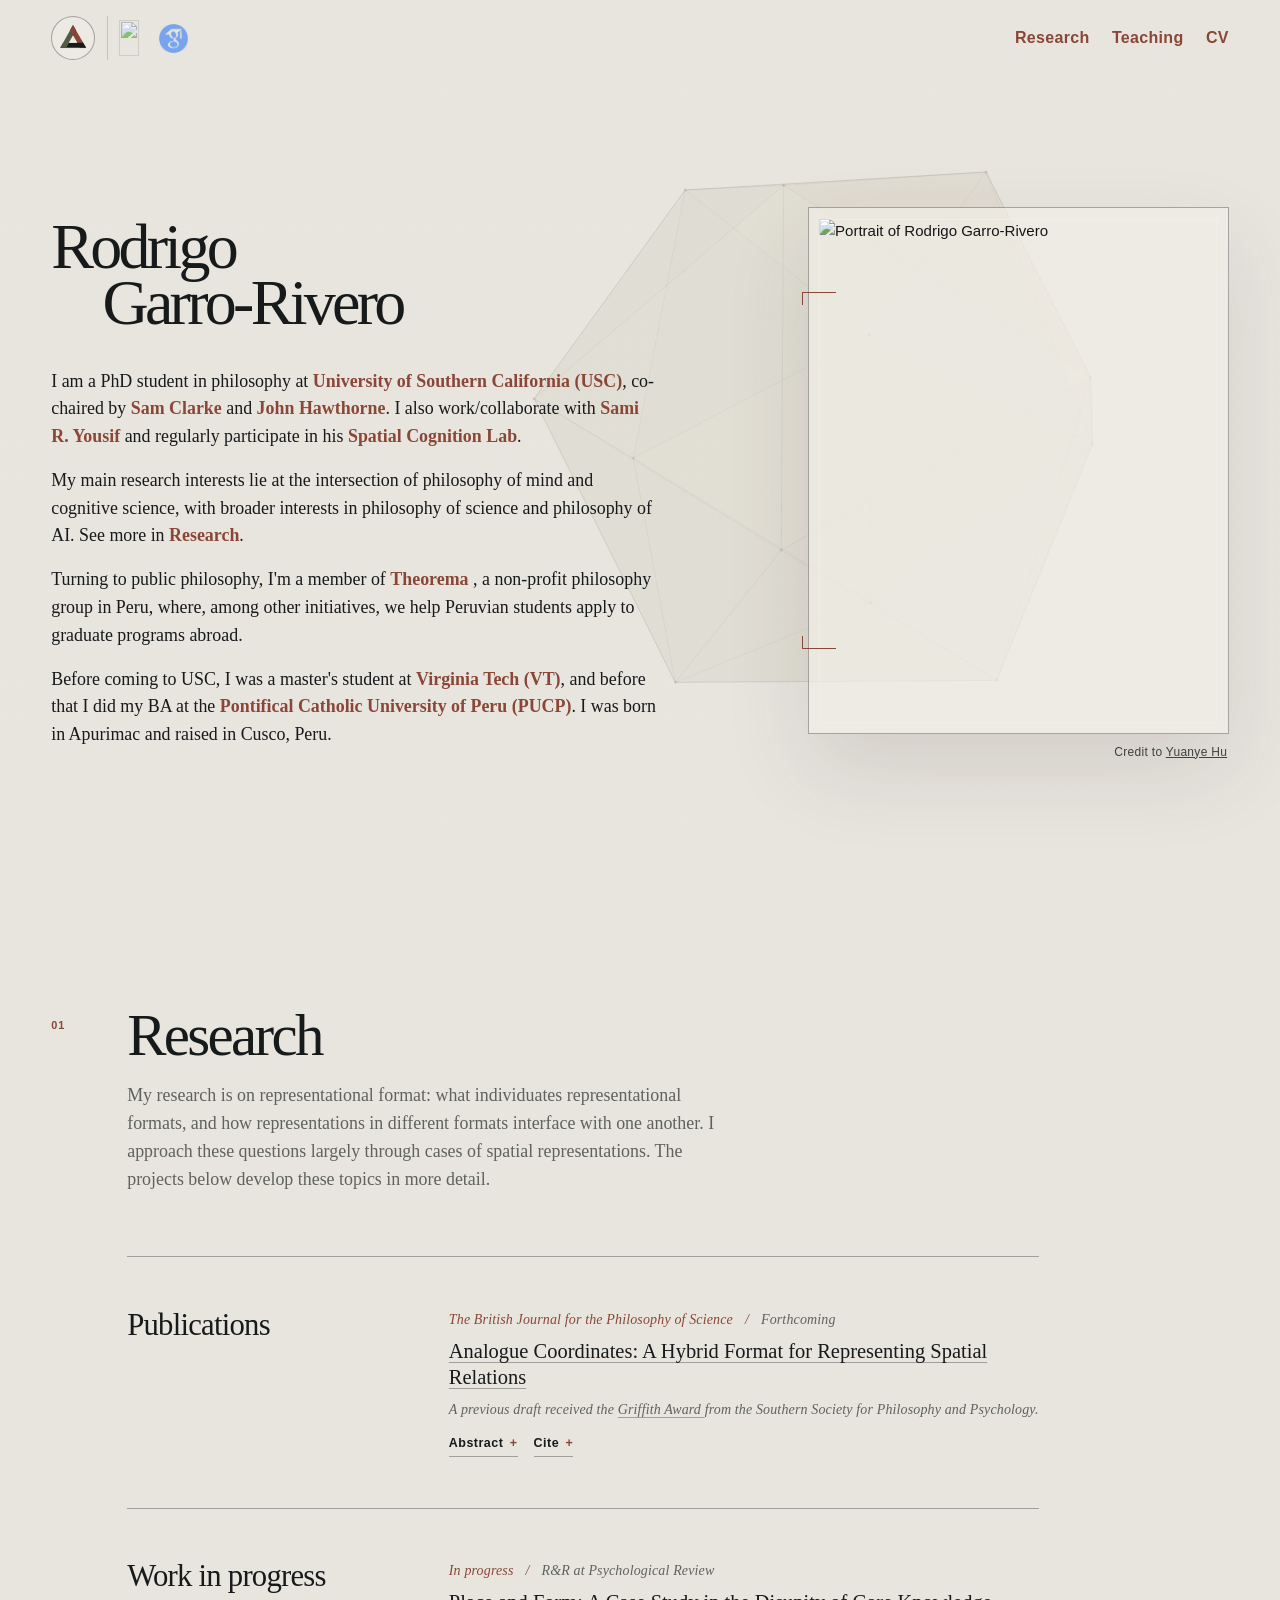
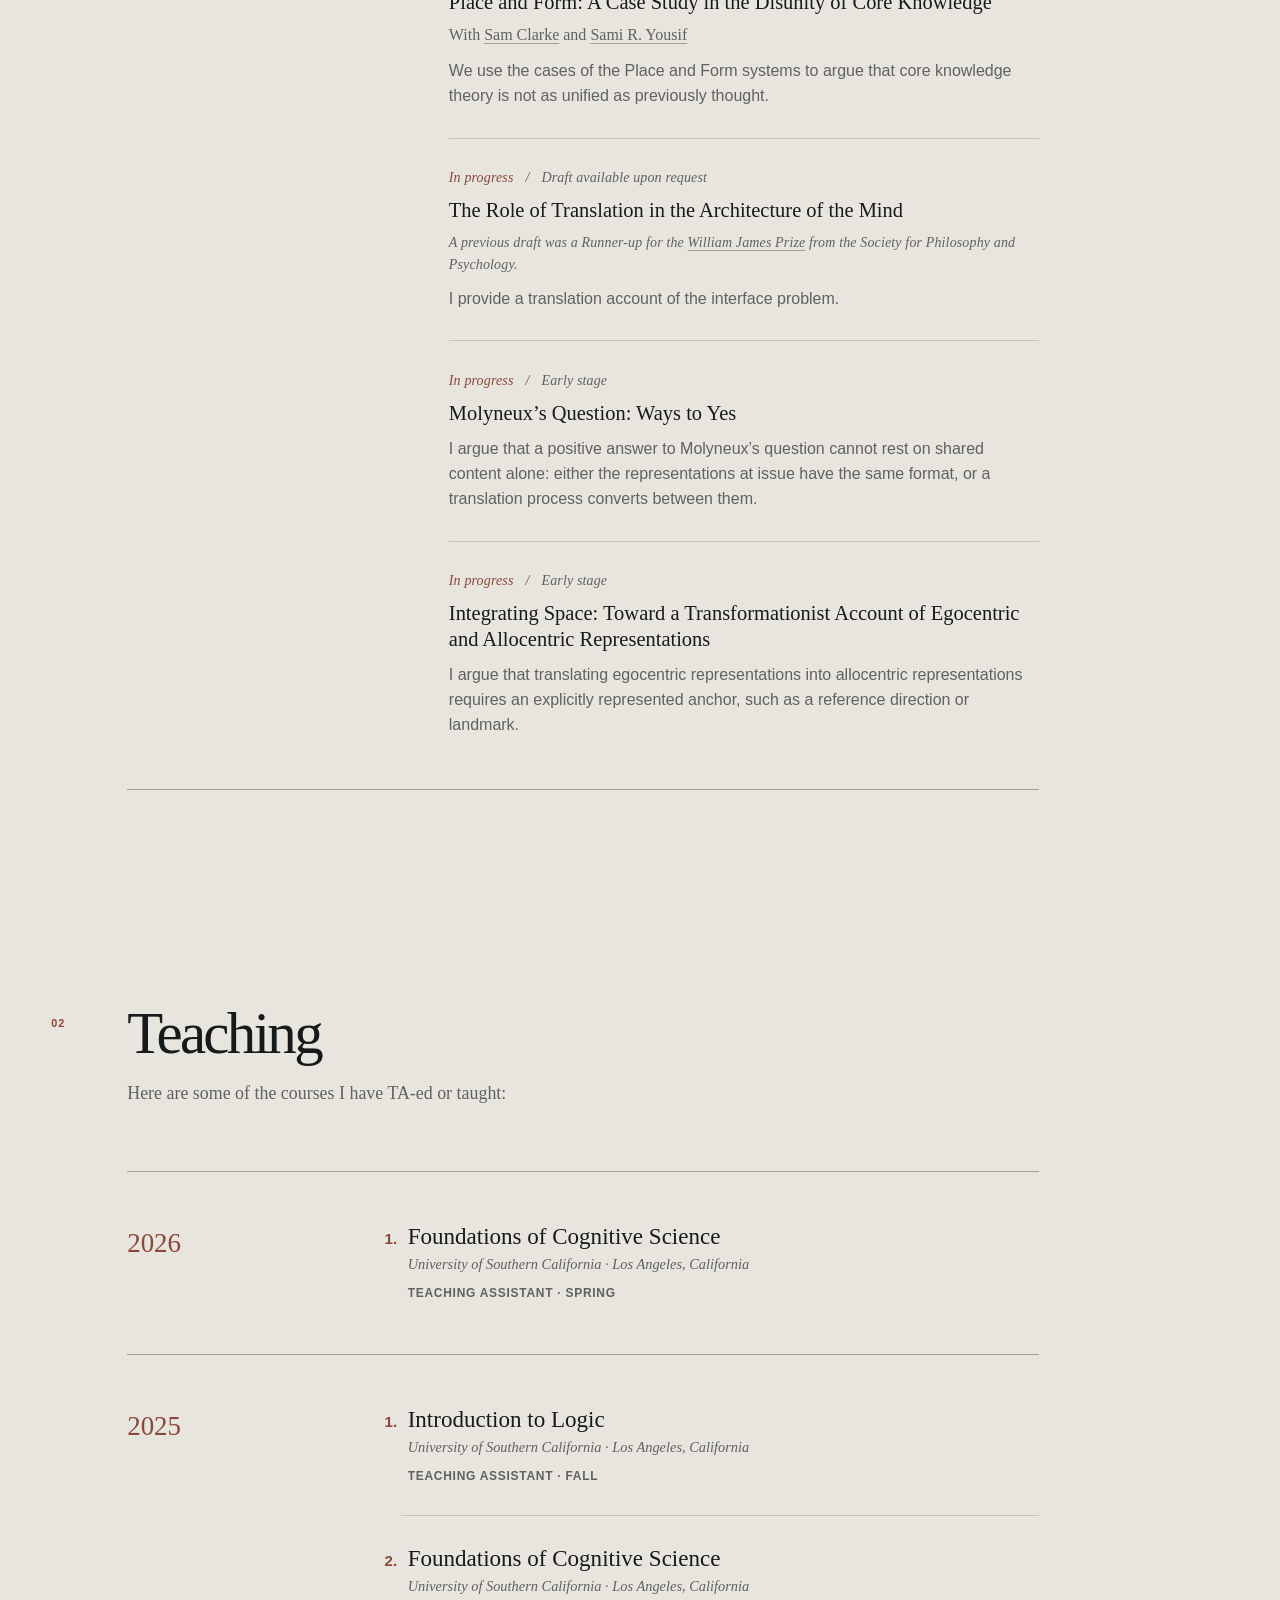
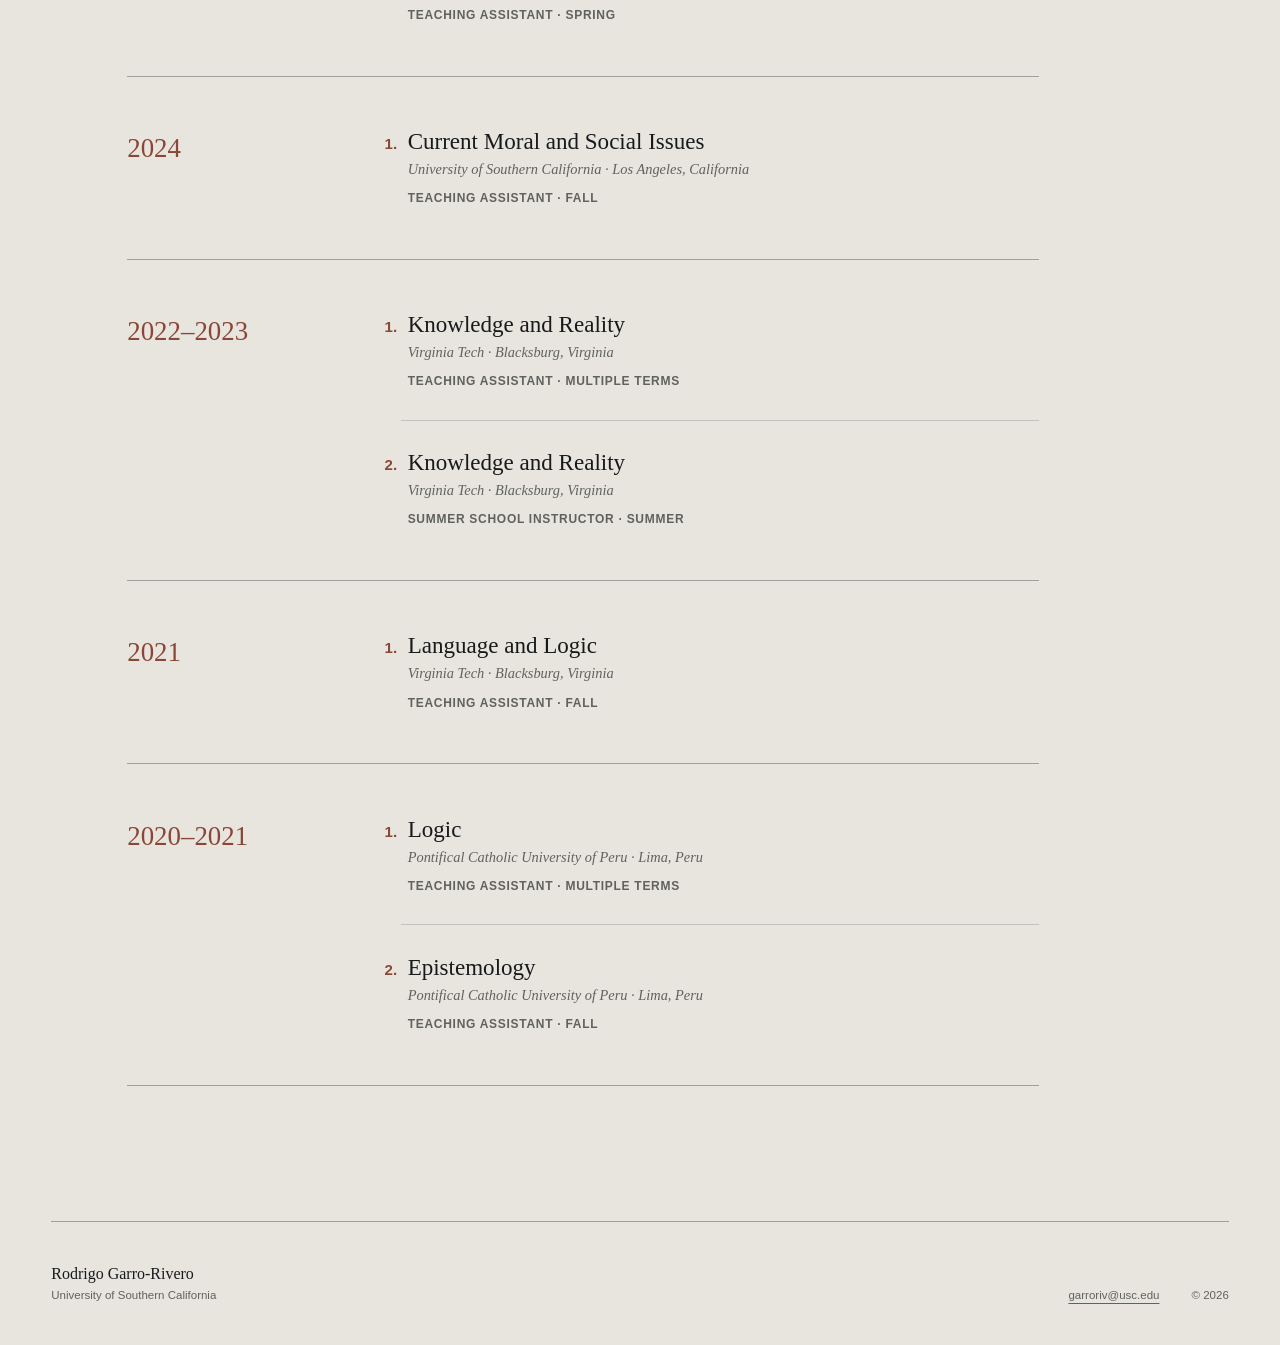
==== commit b93169c9: "Update website text" ====
--- a/index.html
+++ b/index.html
@@ -116,22 +116,22 @@
       target="_blank"
       rel="noopener noreferrer"
     >
-      John Hawthorne</a>. 
+      John Hawthorne</a>. I also work/collaborate with <a
+      href="https://spatialcognitionlab.org/sami/"
+      target="_blank"
+      rel="noopener noreferrer"
+    >Sami R. Yousif</a> and regularly participate in his <a
+      href="https://spatialcognitionlab.org/"
+      target="_blank"
+      rel="noopener noreferrer"
+    >Spatial Cognition Lab</a>. 
   </p>
   
   <p>
     My main research interests lie at the intersection of philosophy of mind and
     cognitive science, with broader interests in philosophy of science and philosophy of AI. See more in <a href="#research">Research</a>.
   </p>
-  <p> I also work/collaborate with <a
-      href="https://spatialcognitionlab.org/sami/"
-      target="_blank"
-      rel="noopener noreferrer"
-    >Sami R. Yousif</a> and regularly participate in his <a
-      href="https://spatialcognitionlab.org/"
-      target="_blank"
-      rel="noopener noreferrer"
-    >Spatial Cognition Lab</a>. I'm also a member of <a
+  <p> Turning to public philosophy, I'm a member of <a
       href="https://theorema.pe/"
       target="_blank"
       rel="noopener noreferrer"
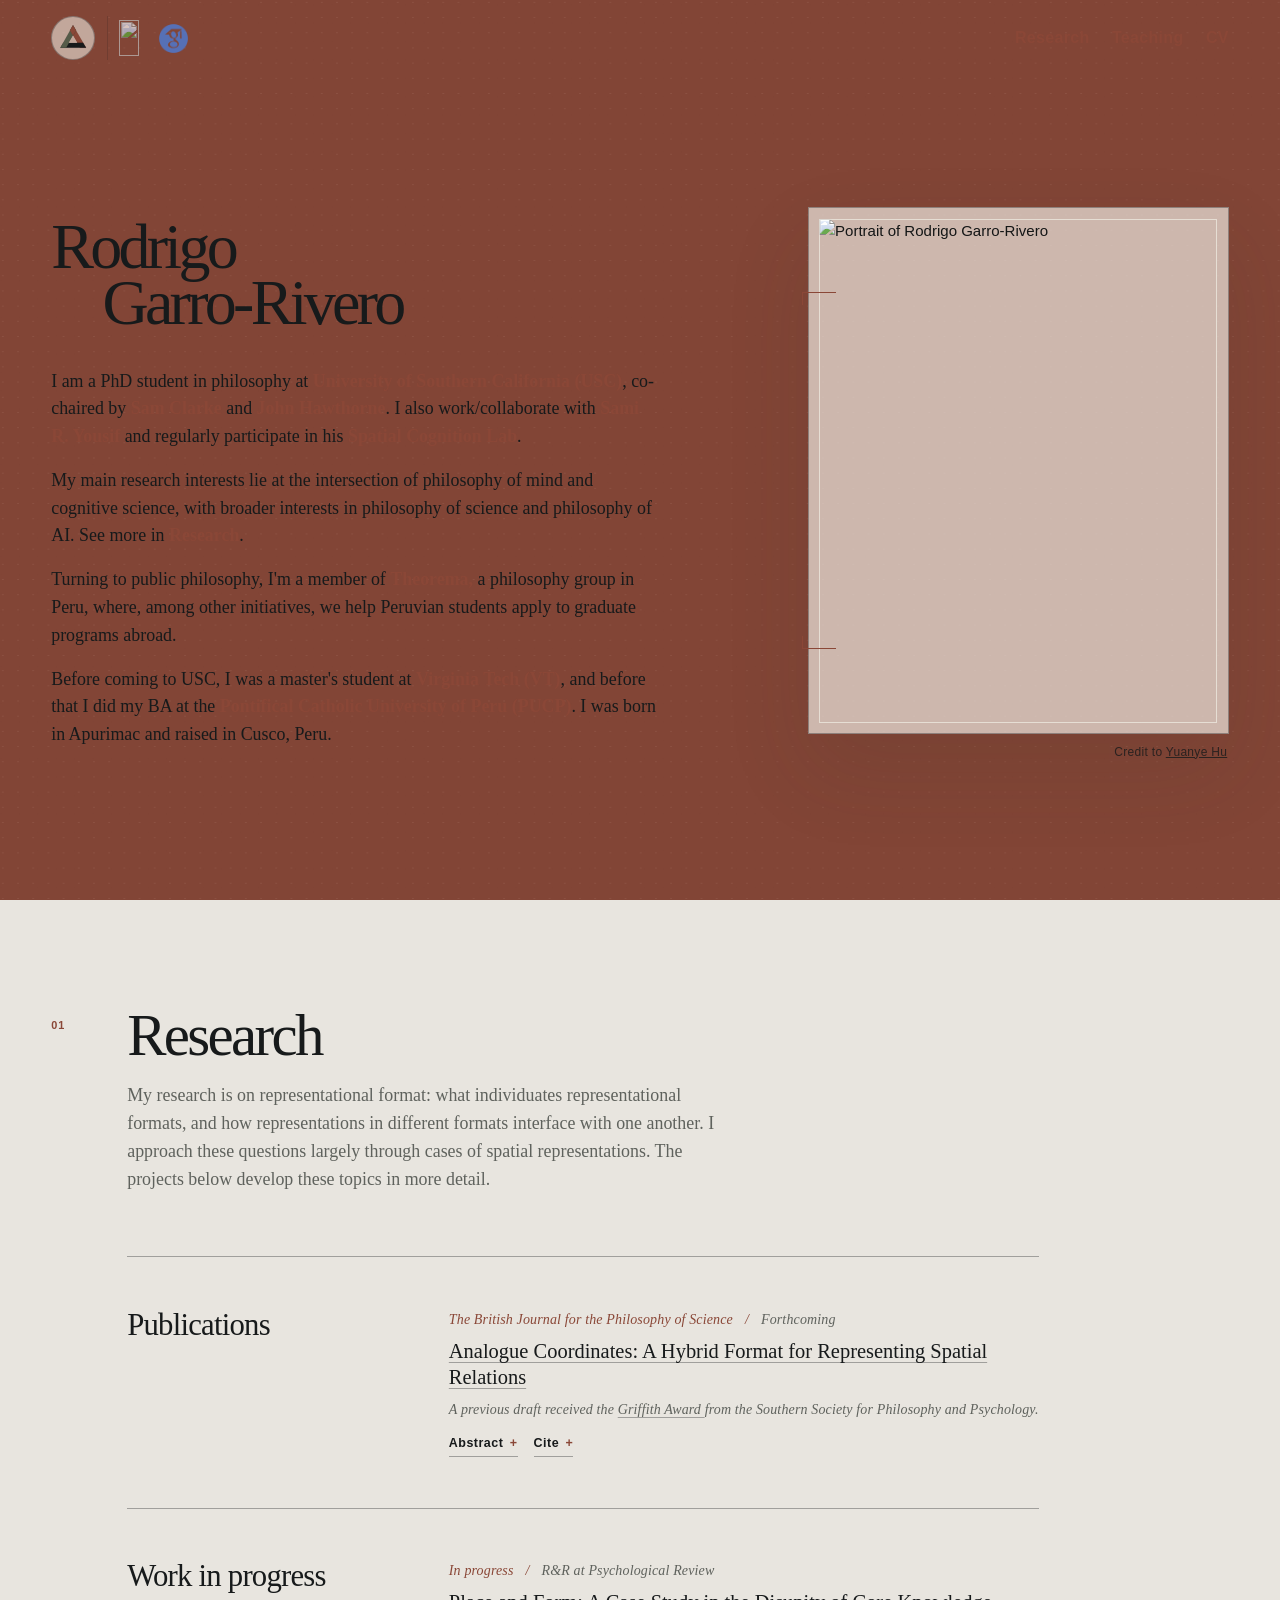
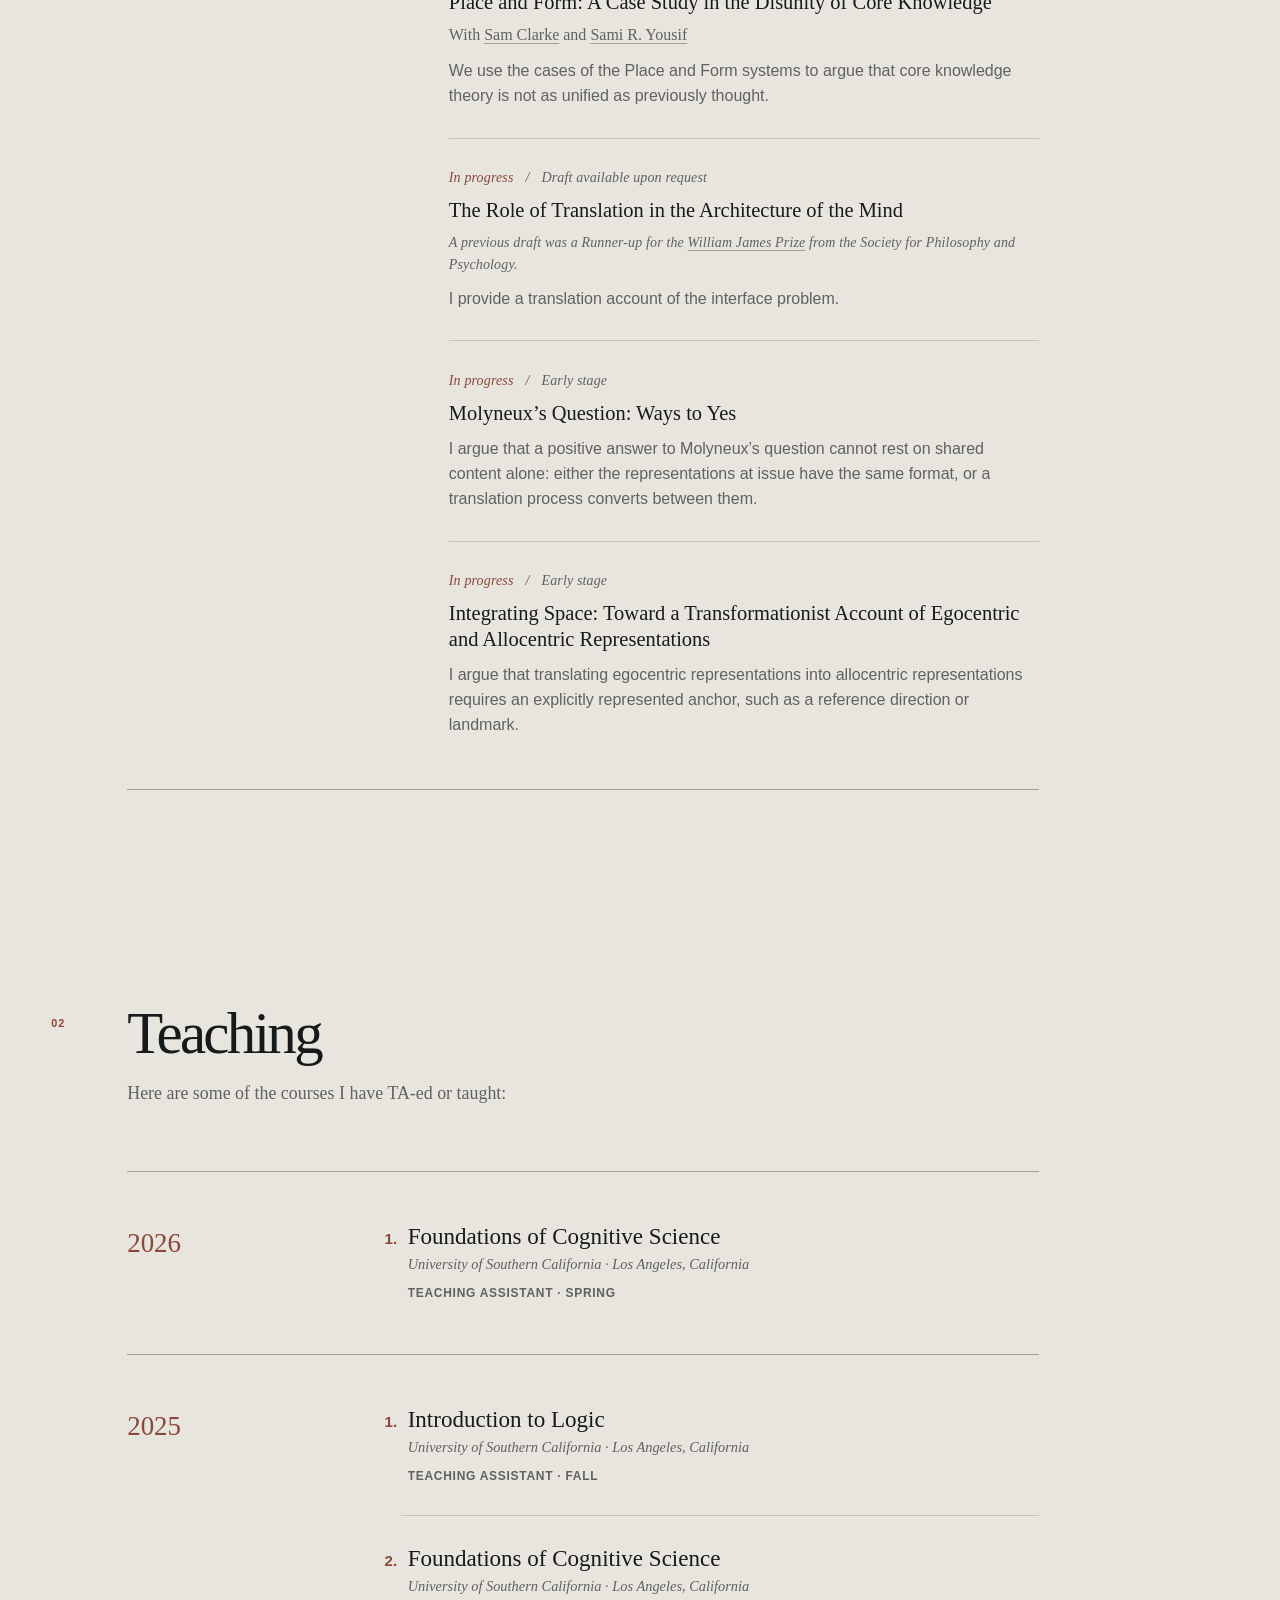
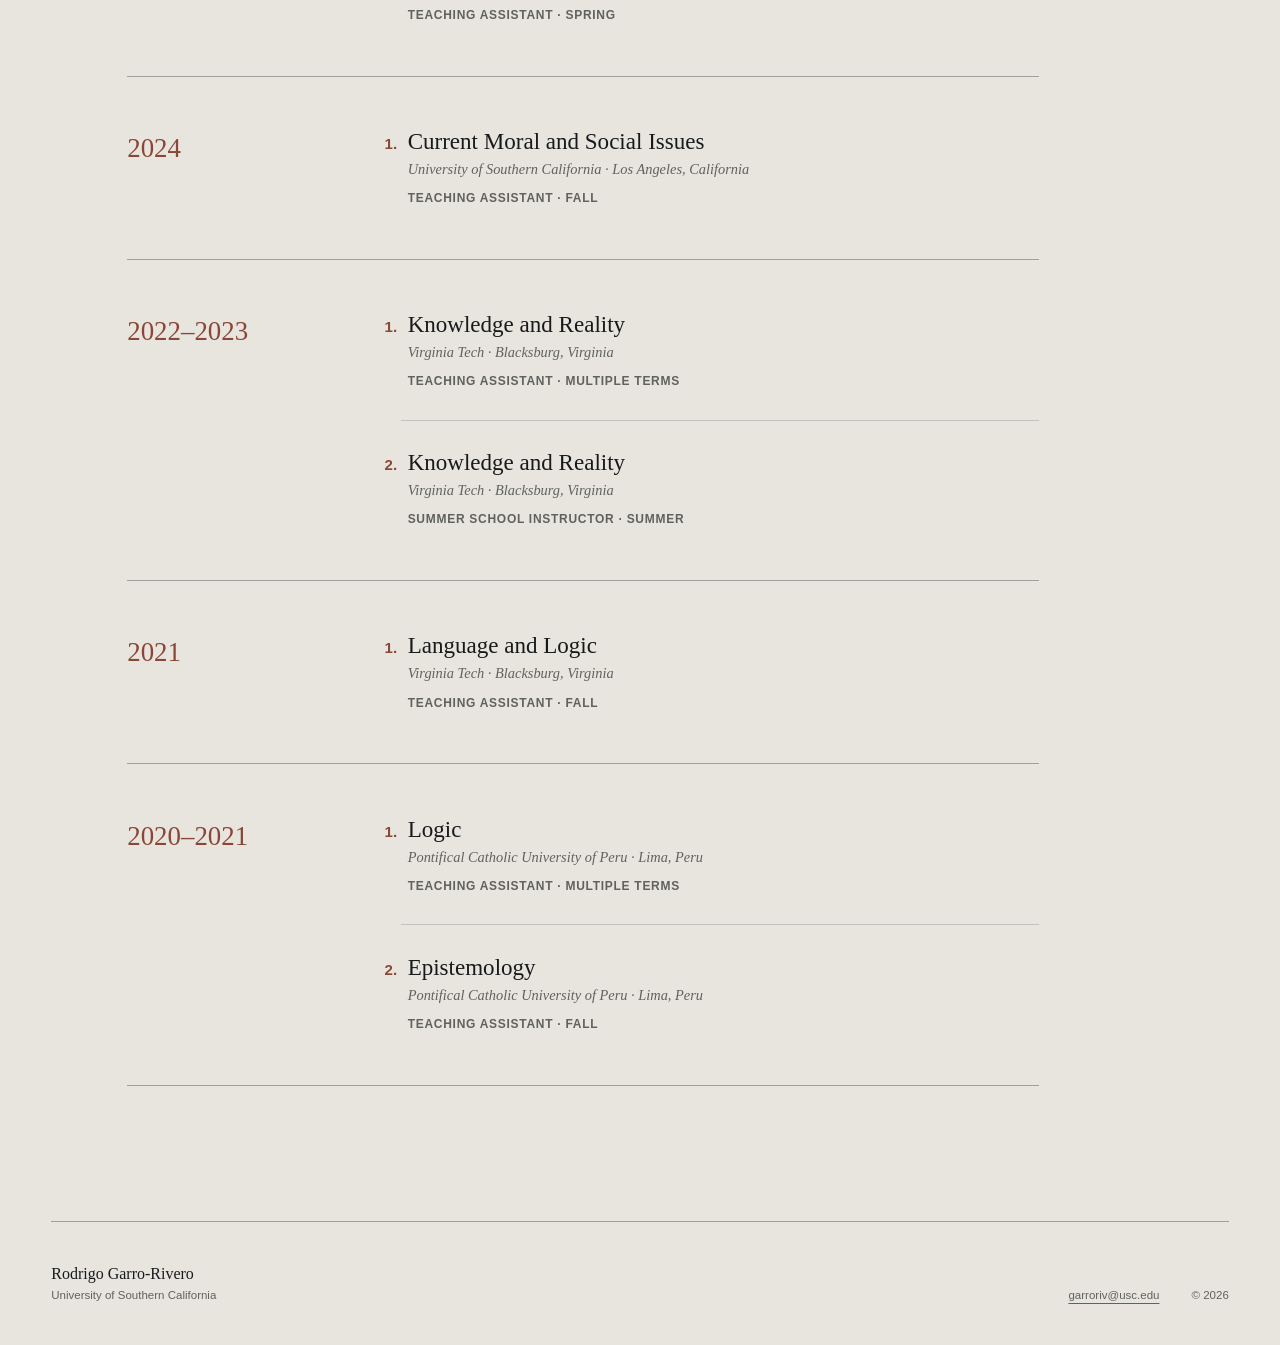
==== commit 030987bb: "Update website text" ====
--- a/index.html
+++ b/index.html
@@ -136,8 +136,8 @@
       target="_blank"
       rel="noopener noreferrer"
     >
-      Theorema
-    </a>, a non-profit philosophy group in Peru, where, among other initiatives, we help Peruvian students apply to graduate programs abroad. 
+      Theorema,
+    </a> a philosophy group in Peru, where, among other initiatives, we help Peruvian students apply to graduate programs abroad. 
   </p>
 
   <p>
